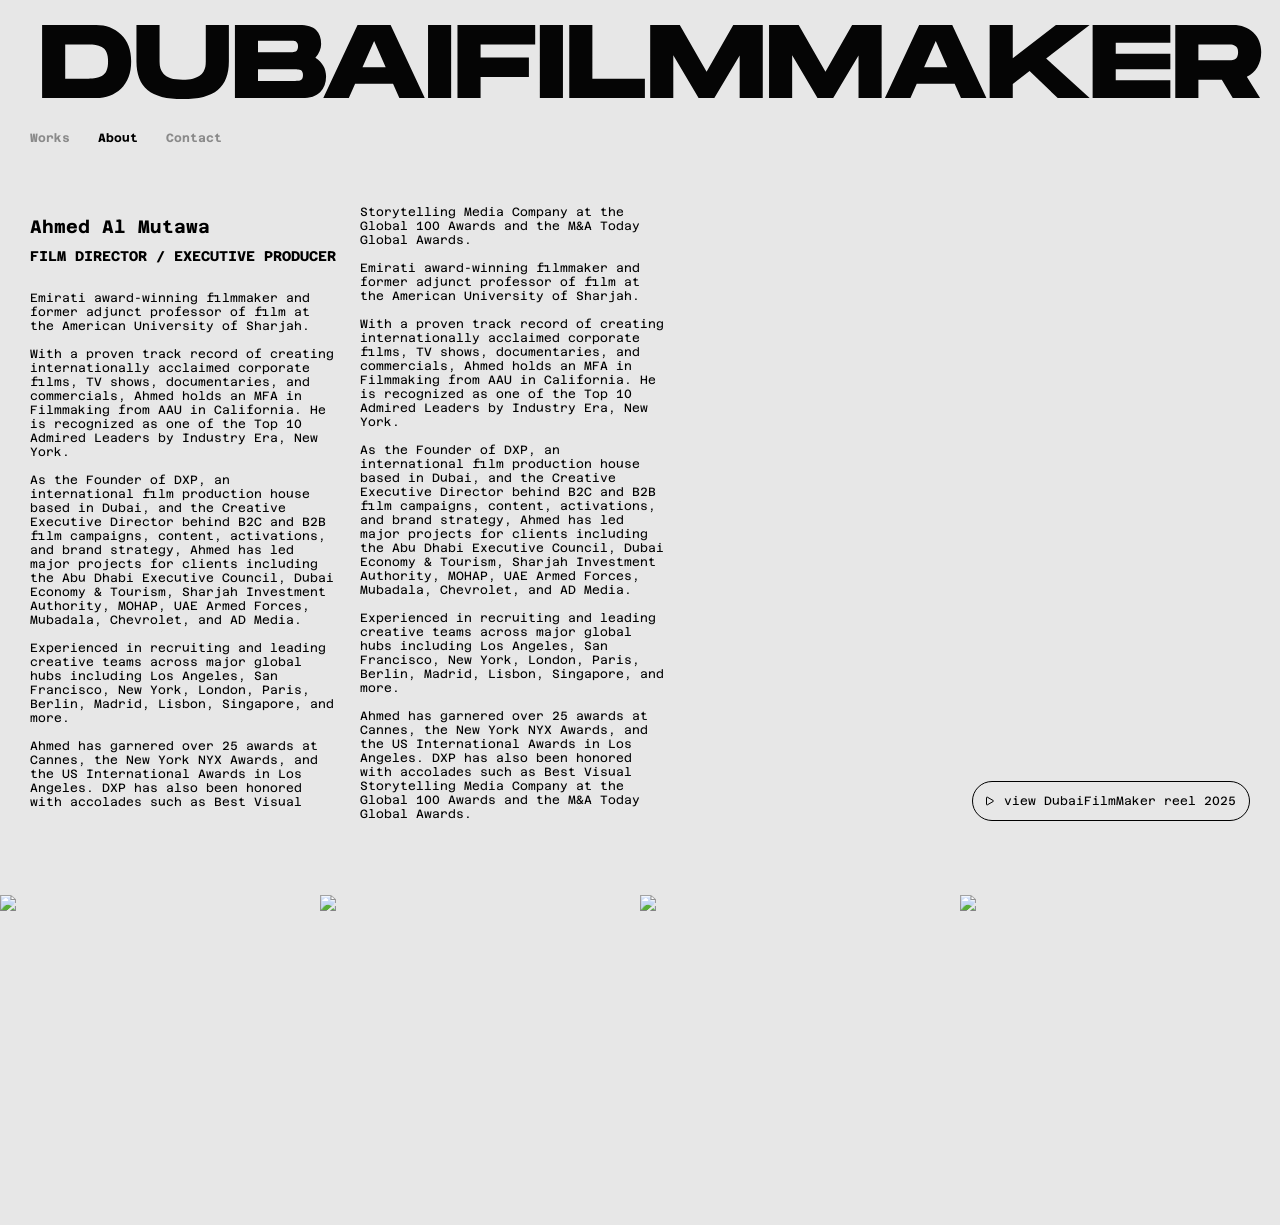
==== about.html @ 55d73d21 "update on work page with images" ====
<!DOCTYPE html>
<html lang="en">
  <meta
    http-equiv="content-type"
    content="text/html;charset=UTF-8"
  />
  <head>
    <meta charset="utf-8" />
    <meta name="viewport" content="width=device-width,initial-scale=1.0" />

    <link rel="preconnect" href="https://fonts.googleapis.com/" />
    <link rel="preconnect" href="https://fonts.gstatic.com/" crossorigin />
    <link
      href="https://fonts.googleapis.com/css2?family=Azeret+Mono&amp;display=swap"
      rel="stylesheet"
    />
    <link
      href="https://fonts.googleapis.com/css2?family=Azeret+Mono:wght@700&amp;display=swap"
      rel="stylesheet"
    />

    <link
      rel="apple-touch-icon"
      sizes="180x180"
      href="assets/favicons/apple-touch-icon.png"
    />
    <link
      rel="icon"
      type="image/png"
      sizes="32x32"
      href="assets/favicons/favicon-32x32.png%20favicon-32x32.html"
    />
    <link
      rel="icon"
      type="image/png"
      sizes="16x16"
      href="assets/favicons/favicon-16x16.png%20favicon-16x16.html"
    />
    <link rel="manifest" href="assets/favicons/site.webmanifest" />
    <link
      rel="mask-icon"
      href="assets/favicons/safari-pinned-tab.svg"
      color="#000000"
    />
    <meta name="msapplication-TileColor" content="#ffffff" />
    <meta name="theme-color" content="#ffffff" />
    <link rel="shortcut icon" type="image/x-icon" href="favicon.ico" />
    <link rel="stylesheet" href="../cdn.plyr.io/3.7.8/plyr.css" />
<link rel="stylesheet" href="3.7.8/plyr.css" />
    <link href="assets/dist/build.min.css" rel="stylesheet" />
    <link href="assets/css/templates/about.css" rel="stylesheet" />
    <link rel="canonical" href="about.html" />
    <meta property="og:locale" content="en_US" />
    <meta property="og:type" content="website" />
    <meta property="og:title" content=" About" />
    <meta property="og:site_name" content="Poster" />
    <meta property="og:url" content="about.html" />
    <meta name="twitter:title" content=" About" />
    <meta name="twitter:card" content="summary_large_image" />

    <meta
      name="description"
      content="Post-Production company based in the heart of Paris, dedicated to audiovisual production, advertisement, digital content, music video feature films & documentaries."
    />
    <meta
      property="og:description"
      content="Post-Production company based in the heart of Paris, dedicated to audiovisual production, advertisement, digital content, music video feature films & documentaries."
    />

    <title> About</title>

    <style>
      /* Header styles loaded from data/header.json - prevent FOUC */
      .header__logo {
        object-fit: contain !important;
        height: auto !important;
        opacity: 0;
        transition: opacity 0.15s ease-in;
      }
      
      .header__logo.loaded {
        opacity: 1;
      }
      
      /* Add background color behind logo on light pages */
      .header__logo {
        background-color: #e7e7e7 !important;
        padding: 8px 12px;
        border-radius: 4px;
      }
    </style>
    
    <!-- Critical header CSS - loads synchronously to prevent FOUC -->
    <script>
      (function() {
        try {
          var xhr = new XMLHttpRequest();
          var config = null;
          var activePresetFromCMS = null;
          
          // Auto-detect CMS URL based on environment
          var cmsBaseUrl = (window.location.hostname === 'localhost' || window.location.hostname === '127.0.0.1')
            ? 'http://localhost:3000/api/public'
            : 'https://dubail-film-maker-website-portfolio.vercel.app/api/public';
          
          // Try to get active preset from CMS API first
          try {
            // Add timestamp to prevent caching
            xhr.open('GET', cmsBaseUrl + '/header?t=' + Date.now(), false);
            xhr.send();
            if (xhr.status === 200) {
              var cmsData = JSON.parse(xhr.responseText);
              console.log('📡 Full CMS API response:', cmsData);
              activePresetFromCMS = cmsData.activePreset;
              console.log('✓ Active preset from CMS:', activePresetFromCMS);
            }
          } catch (e) {
            console.warn('⚠️ CMS API not available, using local config:', e);
          }
          
          // Load header.json for preset configurations
          xhr.open('GET', '/data/header.json', false);
          xhr.send();
          
          if (xhr.status === 200) {
            config = JSON.parse(xhr.responseText);
            
            // Use preset from CMS if available, otherwise use local activePreset
            var preset = activePresetFromCMS || config.activePreset || 'default';
            console.log('Using preset:', preset);
            
            var presetConfig = config.presets[preset];
            
            if (presetConfig) {
              window.__headerConfig = config;
              window.__headerPreset = presetConfig;
              window.__headerPresetName = preset;
              
              var style = document.createElement('style');
              style.id = 'header-critical-css';
              style.textContent = generateHeaderCSS(presetConfig);
              document.head.appendChild(style);
              
              if (presetConfig.logo && presetConfig.logo.src) {
                document.addEventListener('DOMContentLoaded', function() {
                  var logos = document.querySelectorAll('.header__logo');
                  logos.forEach(function(logo) {
                    // Use dark logo for light background pages (about, contact)
                   
                   console.log({jha: presetConfig.logo.srcDark});
                   
                    logo.src = presetConfig.logo.srcDark || presetConfig.logo.src;
                    if (presetConfig.logo.alt) logo.alt = presetConfig.logo.alt;
                    logo.classList.add('loaded');
                  });
                });
              }
              
              console.log('✓ Critical header CSS loaded synchronously:', preset);
            }
          }
        } catch (e) {
          console.warn('Could not load header config synchronously:', e);
        }
        
        function generateHeaderCSS(preset) {
          var css = '';
          if (preset.mobile) {
            css += '@media (max-width: 767px) {';
            css += 'html body.template-projects .app-container .header .header__nav, html body.template-homepage .app-container .header .header__nav, html body.template-about .app-container .header .header__nav, html body.template-contact .app-container .header .header__nav {display: flex !important;align-items: ' + preset.mobile.headerNav.alignItems + ' !important;padding: ' + preset.mobile.headerNav.padding + ' !important;min-height: ' + preset.mobile.headerNav.minHeight + ' !important;';
            if (preset.mobile.headerNav.flexDirection) css += 'flex-direction: ' + preset.mobile.headerNav.flexDirection + ' !important;';
            if (preset.mobile.headerNav.justifyContent) css += 'justify-content: ' + preset.mobile.headerNav.justifyContent + ' !important;';
            if (preset.mobile.headerNav.gap) css += 'gap: ' + preset.mobile.headerNav.gap + ' !important;';
            if (preset.mobile.headerNav.width) css += 'width: ' + preset.mobile.headerNav.width + ' !important;';
            css += '}';
            css += 'html body.template-projects .app-container .header .header__nav .logo-link, html body.template-homepage .app-container .header .header__nav .logo-link, html body.template-about .app-container .header .header__nav .logo-link, html body.template-contact .app-container .header .header__nav .logo-link {display: flex !important;align-items: center !important;';
            if (preset.mobile.logoLink.maxWidth) css += 'max-width: ' + preset.mobile.logoLink.maxWidth + ' !important;';
            if (preset.mobile.logoLink.flex) css += 'flex: ' + preset.mobile.logoLink.flex + ' !important;';
            if (preset.mobile.logoLink.flexShrink) css += 'flex-shrink: ' + preset.mobile.logoLink.flexShrink + ' !important;';
            if (preset.mobile.logoLink.paddingRight) css += 'padding-right: ' + preset.mobile.logoLink.paddingRight + ' !important;';
            if (preset.mobile.logoLink.width) css += 'width: ' + preset.mobile.logoLink.width + ' !important;';
            if (preset.mobile.logoLink.margin) css += 'margin: ' + preset.mobile.logoLink.margin + ' !important;';
            css += '}';
            css += 'html body.template-projects .app-container .header .header__nav .logo-link .header__logo, html body.template-homepage .app-container .header .header__nav .logo-link .header__logo, html body.template-about .app-container .header .header__nav .logo-link .header__logo, html body.template-contact .app-container .header .header__nav .logo-link .header__logo {display: block !important;max-height: ' + preset.mobile.logo.maxHeight + ' !important;max-width: ' + preset.mobile.logo.maxWidth + ' !important;width: ' + preset.mobile.logo.width + ' !important;' + (preset.mobile.logo.margin ? 'margin: ' + preset.mobile.logo.margin + ' !important;' : 'margin: 0 !important;') + '}';
            css += 'html body.template-projects .app-container .header .header__nav .btn--menu, html body.template-homepage .app-container .header .header__nav .btn--menu, html body.template-about .app-container .header .header__nav .btn--menu, html body.template-contact .app-container .header .header__nav .btn--menu {flex-shrink: 0 !important;margin: 0 !important;}';
            css += '}';
          }
          if (preset.desktop) {
            css += '@media (min-width: 768px) {';
            if (preset.desktop.headerNav) {
              css += 'html body.template-projects .app-container .header .header__nav, html body.template-homepage .app-container .header .header__nav, html body.template-about .app-container .header .header__nav, html body.template-contact .app-container .header .header__nav {display: flex !important;';
              if (preset.desktop.headerNav.flexDirection) css += 'flex-direction: ' + preset.desktop.headerNav.flexDirection + ' !important;';
              if (preset.desktop.headerNav.justifyContent) css += 'justify-content: ' + preset.desktop.headerNav.justifyContent + ' !important;';
              if (preset.desktop.headerNav.gap) css += 'gap: ' + preset.desktop.headerNav.gap + ' !important;';
              if (preset.desktop.headerNav.alignItems) css += 'align-items: ' + preset.desktop.headerNav.alignItems + ' !important;';
              if (preset.desktop.headerNav.width) css += 'width: ' + preset.desktop.headerNav.width + ' !important;';
              if (preset.desktop.headerNav.minHeight) css += 'min-height: ' + preset.desktop.headerNav.minHeight + ' !important;';
              css += '}';
            }
            if (preset.desktop.logoLink) {
              css += 'html body.template-projects .app-container .header .header__nav .logo-link, html body.template-homepage .app-container .header .header__nav .logo-link, html body.template-about .app-container .header .header__nav .logo-link, html body.template-contact .app-container .header .header__nav .logo-link {';
              if (preset.desktop.logoLink.width) css += 'width: ' + preset.desktop.logoLink.width + ' !important;';
              if (preset.desktop.logoLink.flexShrink) css += 'flex-shrink: ' + preset.desktop.logoLink.flexShrink + ' !important;';
              if (preset.desktop.logoLink.margin) css += 'margin: ' + preset.desktop.logoLink.margin + ' !important;';
              css += '}';
            }
            css += 'html body.template-projects .app-container .header .header__nav .logo-link .header__logo, html body.template-homepage .app-container .header .header__nav .logo-link .header__logo, html body.template-about .app-container .header .header__nav .logo-link .header__logo, html body.template-contact .app-container .header .header__nav .logo-link .header__logo {display: block !important;max-height: ' + preset.desktop.logo.maxHeight + ' !important;width: ' + preset.desktop.logo.width + ' !important;' + (preset.desktop.logo.margin ? 'margin: ' + preset.desktop.logo.margin + ' !important;' : '') + '}';
            css += '}';
          }
          if (preset.extraLarge) {
            css += '@media (min-width: 1200px) {html body.template-projects .app-container .header .header__nav .logo-link .header__logo, html body.template-homepage .app-container .header .header__nav .logo-link .header__logo, html body.template-about .app-container .header .header__nav .logo-link .header__logo, html body.template-contact .app-container .header .header__nav .logo-link .header__logo {max-height: ' + preset.extraLarge.logo.maxHeight + ' !important;}}';
          }
          return css;
        }
      })();
    </script>
  </head>
  <body class="template-about">
    <main class="main">
      <div class="app-container body-light">
        <div class="app-container-inner">
          <header class="header">
            <div class="header__nav">
              <a href="index" data-navigo class="logo-link">
                <img
                  class="header__logo"
                  src="assets/img/logo/dubaifilmmaker-original-dark.svg"
                  alt="Poster"
                />
              </a>
              <a href="#main_menu" class="btn btn--menu">
                <span>menu.</span>
              </a>
            </div>

            <div class="header__navigations-wrapper">
              <nav id="main_menu" class="header__subnav">
                <ul>
                  <li data-slug="homepage">
                    <a data-navigo data-slug="homepage" href="#"> Homepage </a>
                  </li>
                  <li data-slug="works">
                    <a data-navigo data-slug="works" href="/works"> Works </a>
                  </li>
                  <li data-slug="about">
                    <a
                      data-navigo
                      data-slug="about"
                      aria-current="page"
                      href="/about"
                    >
                      About
                    </a>
                  </li>
                  <li data-slug="contact">
                    <a data-navigo data-slug="contact" href="/contact">
                      Contact
                    </a>
                  </li>
                </ul>
              </nav>
            </div>
          </header>
          <div class="page-inner-content">
            <h1 class="hidden">About</h1>

            <div class="about-inner-wrapper">
              <div class="content-wrapper">
                <div class="box box--about">
                  <!-- Content will be loaded from JSON -->
                  Loading about content...
                </div>
                <button class="player-link js-open-popin-video">
                  <svg
                    width="8"
                    height="10"
                    viewBox="0 0 8 10"
                    fill="none"
                    xmlns="http://www.w3.org/2000/svg"
                  >
                    <path
                      d="M7.25 4.56699C7.58333 4.75944 7.58333 5.24056 7.25 5.43301L1.25 8.89711C0.916667 9.08956 0.500001 8.849 0.500001 8.4641L0.500001 1.5359C0.500001 1.151 0.916668 0.910436 1.25 1.10289L7.25 4.56699Z"
                      stroke="currentColor"
                    />
                  </svg>
                  Loading...
                </button>
              </div>


              <div style="margin-top: 30px;"></div>
              <ul class="list list--about-images">
                <!-- Images will be loaded dynamically from about.json -->
              </ul>
            </div>

            <div
              class="popin popin-video js-popin-video"
              popin-name="video"
              lock-scroll
            >
              <div class="video-infos">
                <h2>Poster reel 2025</h2>
              </div>
              <button class="lnk lnk--through popin-close js-close-popin-video">
                close
              </button>
              <div
                class="box--video__wrapper video-wrapper js-player fit-cover"
              >
                <video
                  src="https://video.wixstatic.com/video/8c2c22_13c6aa4d9ebb4e6d9e591dcaaa7cb89e/720p/mp4/file.mp4"
                  playsinline
                ></video>
              </div>
            </div>
          </div>
        </div>
      </div>
    </main>

    <!--  -->

    <script src="assets/dist/build.min.js"></script>
    <script src="assets/js/data-loader.js"></script>
    <script src="assets/js/page-renderer.js"></script>
    <script src="assets/js/app-init.js"></script>
    <script src="assets/js/site-config.js"></script>
    
    <!-- Cloudflare Web Analytics -->
    <script defer src="https://static.cloudflareinsights.com/beacon.min.js" data-cf-beacon='{"token": "624e41bf9bf046a88fa109aebee0d778"}'></script>
  </body>
---- assets/dist/build.min.css ----
:root{--promo-banner-height:40px;--promo-banner-mobile-height:64px;--bg-color:#000;--bg-light-color:#e7e7e7;--light-color:#fff}@font-face{font-display:swap;font-family:Monument Extended Bold;font-style:normal;font-weight:700;src:url(../fonts/monument-extended-bold.eot);src:url(../fonts/monument-extended-bold-1.eot) format("embedded-opentype"),url(../fonts/monument-extended-bold.woff) format("woff"),url(../fonts/monument-extended-bold.woff2) format("woff2"),url(../fonts/monument-extended-bold.ttf) format("truetype"),url("../fonts/monument-extended-bold.svg") format("svg")}.box--video__credits dd,.monument-bold{font-family:Monument Extended Bold,sans-serif,system-ui;font-style:normal;font-weight:700}.azeret-mono,body{font-family:Azeret Mono,sans-serif,system-ui;font-optical-sizing:auto;font-style:normal;font-weight:400}.azeret-mono-bold,.btn--menu,.header__subnav li{font-family:Azeret Mono,sans-serif,system-ui;font-optical-sizing:auto;font-style:normal;font-weight:700}html{line-height:1.15;-webkit-text-size-adjust:100%}body{margin:0}main{display:block}h1{font-size:2em;margin:.67em 0}hr{box-sizing:content-box;height:0;overflow:visible}pre{font-family:monospace,monospace;font-size:1em}a{background-color:transparent}abbr[title]{border-bottom:none;text-decoration:underline;text-decoration:underline dotted}b,strong{font-weight:bolder}code,kbd,samp{font-family:monospace,monospace;font-size:1em}small{font-size:80%}sub,sup{font-size:75%;line-height:0;position:relative;vertical-align:baseline}sub{bottom:-.25em}sup{top:-.5em}img{border-style:none}button,input,optgroup,select,textarea{font-family:inherit;font-size:100%;line-height:1.15;margin:0}button,input{overflow:visible}button,select{text-transform:none}[type=button],[type=reset],[type=submit],button{-webkit-appearance:button}[type=button]::-moz-focus-inner,[type=reset]::-moz-focus-inner,[type=submit]::-moz-focus-inner,button::-moz-focus-inner{border-style:none;padding:0}[type=button]:-moz-focusring,[type=reset]:-moz-focusring,[type=submit]:-moz-focusring,button:-moz-focusring{outline:1px dotted ButtonText}fieldset{padding:.35em .75em .625em}legend{box-sizing:border-box;color:inherit;display:table;max-width:100%;padding:0;white-space:normal}progress{vertical-align:baseline}textarea{overflow:auto}[type=checkbox],[type=radio]{box-sizing:border-box;padding:0}[type=number]::-webkit-inner-spin-button,[type=number]::-webkit-outer-spin-button{height:auto}[type=search]{-webkit-appearance:textfield;outline-offset:-2px}[type=search]::-webkit-search-decoration{-webkit-appearance:none}::-webkit-file-upload-button{-webkit-appearance:button;font:inherit}details{display:block}summary{display:list-item}[hidden],template{display:none}:root{--rem:16px;--ivh:100vh;--vw:100vw;--main-bezier:cubic-bezier(0.63,0.01,0,0.83);--quad-ease-out:cubic-bezier(0.25,0.46,0.45,0.94);--quad-ease-in-out:cubic-bezier(0.455,0.03,0.515,0.955)}body{font-size:12px;line-height:14px;-webkit-font-smoothing:antialiased;-moz-osx-font-smoothing:grayscale;background:var(--bg-color);overscroll-behavior:none}.scrolling-element.no-scroll{overflow:hidden}.app-container{background-color:var(--bg-color);opacity:0;width:100%}.app-container.body-light{background-color:var(--bg-light-color)}.app-container-inner{min-height:var(--ivh);width:100%}.app-container+.app-container{overflow:hidden;position:absolute;top:0;z-index:10}.hidden{height:0;margin:0;opacity:0;padding:0;visibility:hidden;width:0}p{margin:14px 0 0}.list{list-style-type:none;margin:0;padding:0}.pic{display:block}.lnk{background:none;border:none;color:inherit;cursor:pointer;text-decoration:none}.lnk--through{position:relative}.lnk--through:before{background-color:var(--bg-color);content:"";height:1px;left:auto;position:absolute;right:0;top:50%;transition:width .3s cubic-bezier(.63,.01,0,.83);width:0}@media(hover:hover){.lnk--through:active:before,.lnk--through:hover:before{left:0;right:auto;width:100%}}.lazy-media{opacity:0;transition:opacity .6s ease}.lazy-media.loaded{opacity:1}.bloc-intro{backdrop-filter:blur(24px);background:var(--bg-color);height:var(--ivh);left:0;overflow:hidden;position:absolute;top:0;transition:background 3s var(--main-bezier),backdrop-filter 1s var(--main-bezier);width:100vw;z-index:99}.bloc-intro.lottie-started{background:transparent}.bloc-intro.lottie-ended{backdrop-filter:blur(0)}.intro-ended .bloc-intro{opacity:0;pointer-events:none}.intro-anim-surwrapper{height:100%;position:absolute;transition:transform .8s var(--main-bezier);width:100%}.bloc-intro.lottie-ended .intro-anim-surwrapper{transform:translateY(calc(var(--ivh)/2*-1 + var(--logo-h)/2 + 20px))}@media(min-width:768px){.bloc-intro.lottie-ended .intro-anim-surwrapper{transform:translateY(calc(var(--ivh)/2*-1 + var(--logo-h)/2 + 17px))}}.intro-ended .intro-anim-surwrapper .intro-anim-surwrapper{transition:none}.intro-anim-wrapper{height:100vw;left:70px;position:absolute;top:50%;transform:translateY(-50%);transition:left .8s var(--main-bezier);width:calc(100% - 140px)}.bloc-intro.lottie-ended .intro-anim-wrapper{left:20px}@media(min-width:768px){.intro-anim-wrapper{left:30px!important;width:calc(100% - 60px)}}.intro-anim{height:100%;left:0;opacity:0;pointer-events:none;position:absolute;top:0;transform:scale(1.24);transition:transform .5s var(--quad-ease-out),opacity .3s var(--quad-ease-out);width:100%}.intro-anim.is-visible{opacity:1;transform:scale(1.442)}.intro-timeline{--scale-x:0;bottom:0;height:3px;position:absolute;transition:opacity .3s var(--main-bezier);transition-delay:.6s;width:100%}.bloc-intro.lottie-started .intro-timeline{opacity:0}.intro-timeline .inner{background-color:var(--light-color);height:3px;position:absolute;transform:scaleX(var(--scale-x));transform-origin:left;transition:transform .6s var(--main-bezier);width:100%}:root{--plyr-color-main:#fff;--plyr-font-size-base:10px;--plyr-font-size-small:10px;--plyr-font-size-large:10px;--plyr-font-size-xlarge:10px;--plyr-font-size-badge:10px;--plyr-font-weight-bold:400;--plyr-line-height:12px;--plyr-font-family:"Azeret Mono";--plyr-range-thumb-shadow:none;--plyr-range-thumb-active-shadow-width:0;--plyr-range-track-height:1px;--plyr-font-smoothing:true;--plyr-video-control-background-hover:none;--plyr-video-controls-background:transparent}.video-wrapper{align-items:center;display:flex;height:100%;justify-content:center;overflow:hidden;position:relative;width:100%}@media(min-width:768px){.video-wrapper.fit-cover .plyr--video{height:100%}.video-wrapper.fit-cover .plyr--video video{object-fit:cover}}.video-wrapper input[type=range]{cursor:grab}.plyr--video{max-height:100%;width:100%}.plyr--video .plyr__controls{margin:0 auto;max-width:1028px}.plyr--video video{object-fit:contain}.plyr__progress__buffer{background:hsla(0,0%,100%,.4)}.plyr__control svg,.plyr__tooltip:before{display:none}.plyr__sr-only{position:static!important;clip:unset}@keyframes scale-in{0%{opacity:0;transform:scale(0)}to{opacity:1;transform:scale(1)}}@keyframes scale-out{0%{opacity:1;transform:scale(1)}to{opacity:0;transform:scale(0)}}.btn--menu{background-color:rgba(0,0,0,.5);border-radius:20px;box-sizing:border-box;clip-path:inset(0 round 0);color:var(--light-color);padding:10px 16px;position:absolute;right:0;text-decoration:none;transition:all .3s var(--main-bezier),opacity .6s var(--main-bezier)}.template-homepage.lottie-started .btn--menu{opacity:0;pointer-events:none}.intro-ended .template-homepage.lottie-started .btn--menu{opacity:1;pointer-events:auto}.btn--menu:before{background-color:var(--bg-color);border-radius:50%;color:var(--light-color);content:"x";display:block;height:34px;line-height:34px;position:absolute;right:0;text-align:center;top:0;transform:scale(0);transition:all .4s cubic-bezier(.63,.01,0,.83);width:34px}@media(hover:hover){.btn--menu:active,.btn--menu:hover{background-color:var(--bg-color);color:var(--light-color)}}@media(min-width:768px){.btn--menu{display:none}}.btn--menu span{transition:opacity .3s cubic-bezier(.63,.01,0,.83)}.header{left:0;margin:20px 20px 0;pointer-events:none;position:absolute;right:0;top:0;z-index:3}@media(min-width:768px){.header{left:auto;margin:0 30px;padding-top:17px;position:relative;position:sticky;right:auto;top:auto;top:calc((var(--logo-h) + 17px)*-1)}}.header__logo{display:block;width:100%}.template-homepage.lottie-started .header__logo{opacity:0}.intro-ended .header__logo{opacity:1!important}@media(min-width:768px){.header__logo{width:calc(100vw - 60px)}}.header__nav{align-items:flex-end;display:flex;flex-direction:row;gap:24px;pointer-events:auto}.header__nav .logo-link{width:calc(100% - 100px)}@media(min-width:768px){.header__nav .logo-link{width:100%}}.header__navigations-wrapper{display:flex;justify-content:space-between}.header__subnav{display:none;font-size:0;margin-top:0;position:absolute;right:0;text-align:right;z-index:9}@media(min-width:768px){.header__subnav{display:block;margin-top:20px;position:static;text-align:left}.template-homepage .header__subnav{opacity:0;pointer-events:none;transition:opacity .3s var(--main-bezier);transition-delay:.2s}.intro-ended .header__subnav{opacity:1}}.header__subnav ul{margin:0;padding:0}.header__subnav li{display:block;font-size:12px;list-style-type:none}@media(min-width:768px){.header__subnav li{display:inline-block;margin-right:28px;vertical-align:middle}.header__subnav li[data-slug=homepage]{display:none}}.header__subnav li:last-child{margin-right:0}.header__subnav li a{background-color:rgba(0,0,0,.5);border-radius:20px;color:var(--light-color);display:inline-block;margin-top:3px;opacity:1;padding:10px 16px;pointer-events:auto;text-decoration:none;transition:all .4s cubic-bezier(.63,.01,0,.83)}@media(min-width:768px){.header__subnav li a{animation:none!important;background-color:transparent!important;border-radius:0;color:var(--light-color);opacity:.4!important;padding:0;transform:none!important}.header__subnav li a[aria-current=page],header.on-works-section .header__subnav li a[data-slug=works],header:not(.on-works-section) .header__subnav li a.force-active{opacity:1!important}}@media(hover:hover){.header__subnav li a:active,.header__subnav li a:focus,.header__subnav li a:hover{background-color:var(--bg-color)}}@media(hover:hover)and (min-width:768px){.header__subnav li a:active,.header__subnav li a:focus,.header__subnav li a:hover{background-color:none;opacity:.7!important}}@media(min-width:768px){.app-container.body-light .header__subnav li a{color:var(--bg-color)}}.header--open .header__subnav{display:block}.header--open .header__subnav li a{animation:scale-in .4s cubic-bezier(.175,.885,.22,1.075) 0ms 1 normal forwards;opacity:0;transform:scale(0)}.header--open .header__subnav li:nth-child(2) a{animation-delay:60ms}.header--open .header__subnav li:nth-child(3) a{animation-delay:.12s}.header--open .header__subnav li:nth-child(4) a{animation-delay:.18s}.header--open .btn--menu{background-color:var(--bg-color);clip-path:inset(0 0 0 calc(100% - 34px) round 20px)}.header--open .btn--menu:before{transform:scale(1)}.header--open .btn--menu span{opacity:0}.header--closing .header__subnav{display:block}.header--closing .header__subnav li a{animation:scale-out .4s cubic-bezier(.175,.885,.22,1.075) 0ms 1 normal forwards}.header--closing .header__subnav li:first-child a{animation-delay:.18s}.header--closing .header__subnav li:nth-child(2) a{animation-delay:.12s}.header--closing .header__subnav li:nth-child(3) a{animation-delay:60ms}.main-logo{left:50%;position:absolute;top:50%;transform:translate3d(-50%,-50%,0);width:80vw}@media(min-width:768px){.homepage-inner-wrapper{margin-top:calc(var(--header-h)*-1)}}.box--home{background-color:var(--bg-color);height:var(--ivh);overflow:hidden;position:relative}@media(min-width:768px){.box--home{height:var(--ivh);position:relative}}.box--home__wrapper{height:100%;position:absolute;top:50%;transform:translateY(-50%);width:100%}.box--home__wrapper .js-main-video{height:100%;justify-content:center;left:0;object-fit:cover;opacity:0;position:absolute;top:0;transition:opacity .3s var(--main-bezier);width:100%}.box--home__wrapper .js-main-video.visible{opacity:1}.box--home__info{bottom:20px;left:20px;max-width:calc(100% - 180px);opacity:0;pointer-events:none;position:absolute;transition:opacity .6s var(--main-bezier);transition-delay:.2s;z-index:2}@media(min-width:768px){.box--home__info{align-items:center;display:flex;flex-direction:column;margin:0 auto;max-width:1200px;right:20px;transform:translateY(20px);transition:opacity .6s var(--main-bezier),transform .6s var(--main-bezier);transition-delay:.2s;width:fit-content}}.intro-ended .box--home__info{opacity:1;pointer-events:auto;transform:none}.box--home__info__counter{color:var(--light-color);margin-bottom:10px}.box--home__info__counter>span{font-weight:700}@media(min-width:768px){.box--home__info__counter{display:none}}.box--home__timeline{background-color:hsla(0,0%,100%,.1);height:1px;margin-top:10px;position:relative;width:90px}.box--home__timeline>span{background-color:var(--light-color);display:block;height:1px;left:0;opacity:0;position:absolute;top:0;width:0}.box--home__timeline>span.is-animated{opacity:1;transition:width .6s var(--quad-ease-out)}@media(min-width:768px){.box--home__timeline{margin-top:0;width:100%}}.box--home__link{cursor:none;display:block;height:100%}.box--home__buttons-mobile{align-items:flex-end;bottom:20px;display:flex;flex-direction:column;gap:5px;opacity:0;pointer-events:none;position:absolute;right:20px;transition:opacity .6s var(--main-bezier);transition-delay:.2s;z-index:2}.intro-ended .box--home__buttons-mobile{opacity:1;pointer-events:auto}.box--home__buttons-mobile .mobile-link{border:1px solid var(--light-color);border-radius:20px;color:var(--light-color);display:inline-block;padding:11px 14px;text-decoration:none;transition:background .3s var(--main-bezier),color .3s var(--main-bezier)}@media(hover:hover){.box--home__buttons-mobile .mobile-link:active,.box--home__buttons-mobile .mobile-link:hover{background-color:var(--light-color);color:var(--bg-color)}}@media(min-width:768px){.box--home__buttons-mobile{display:none}}.box--home .arrows{display:flex;gap:2px}.box--home .arrows .arrow-next,.box--home .arrows .arrow-prev{align-items:center;background:none;border:1px solid var(--light-color);border-radius:50%;color:var(--light-color);cursor:pointer;display:flex;height:38px;justify-content:center;transition:background .3s var(--main-bezier),color .3s var(--main-bezier);width:38px}@media(hover:hover){.box--home .arrows .arrow-next:active,.box--home .arrows .arrow-next:hover,.box--home .arrows .arrow-prev:active,.box--home .arrows .arrow-prev:hover{background-color:var(--light-color);color:var(--bg-color)}}.list--home{position:relative}@media(min-width:768px){.list--home{display:flex;flex-direction:row;justify-content:center}}.list--home>li{display:none;position:relative;user-select:none}.list--home>li:first-of-type a{padding-left:0}.list--home>li:last-of-type a{padding-right:0}@media(min-width:768px){.list--home>li{display:inline-flex!important}.list--home>li a{box-sizing:border-box;max-width:240px;opacity:.5;padding:20px 40px;pointer-events:auto;transition:opacity .3s cubic-bezier(.63,.01,0,.83)}}@media(min-width:768px)and (hover:hover){.list--home>li a:active,.list--home>li a:hover{opacity:1}.list--home>li a:active .small-video.is-ready,.list--home>li a:hover .small-video.is-ready{opacity:1;visibility:visible}}.list--home>li.is-active{display:block;font-weight:700}.list--home>li.is-active a{opacity:1!important}.list--home>li.is-active .small-video{display:none}.list--home>li a{color:var(--light-color);text-decoration:none}.list--home>li h2{font-size:12px;font-weight:inherit;margin:0}.list--home>li p{margin:0}.list--home>li .small-video{height:80px;left:0;opacity:0;position:absolute;top:-90px;visibility:hidden;width:auto}.about-inner-wrapper{box-sizing:border-box;display:flex;flex-direction:column;gap:31px;justify-content:flex-end;min-height:calc(var(--ivh) - var(--header-h));min-height:var(--ivh);padding-top:calc(var(--header-h) + 70px);transition:opacity .6s var(--main-bezier)}@media(min-width:768px){.about-inner-wrapper{gap:22px;min-height:calc(var(--ivh) - var(--header-h));padding-top:60px}}html:not(.has-header-h) .about-inner-wrapper{opacity:0}.about-inner-wrapper .content-wrapper{box-sizing:border-box;display:flex;flex-direction:column;gap:28px;margin:0 auto;max-width:640px;width:calc(100% - 140px)}@media(min-width:768px){.about-inner-wrapper .content-wrapper{align-items:flex-end;flex-direction:row;justify-content:space-between;max-width:none;padding:0 30px;width:100%}}.about-inner-wrapper .box--about{left:0;right:0}@media(min-width:768px){.about-inner-wrapper .box--about{column-count:2;column-gap:20px;margin-left:0;max-width:640px}}.about-inner-wrapper .box--about p:first-child{margin-top:0}.about-inner-wrapper .player-link{align-items:center;background:none;border:1px solid var(--bg-color);border-radius:20px;color:var(--bg-color);cursor:pointer;display:inline-block;display:flex;gap:10px;line-height:1;padding:13px;text-decoration:none;transition:background .3s var(--quad-ease-out),color .3s var(--quad-ease-out);width:max-content}@media(hover:hover){.about-inner-wrapper .player-link:active,.about-inner-wrapper .player-link:hover{background-color:var(--bg-color);color:var(--light-color)}}.about-inner-wrapper .list--about-images{bottom:0;font-size:0;height:330px;left:0;overflow-x:scroll;right:0;white-space:nowrap;width:100%;-overflow-scrolling:touch}.about-inner-wrapper .list--about-images>li{display:inline-block;height:100%;vertical-align:middle}@media(min-width:768px){.about-inner-wrapper .list--about-images>li:first-child:nth-last-child(2),.about-inner-wrapper .list--about-images>li:first-child:nth-last-child(2)~li{width:50%}.about-inner-wrapper .list--about-images>li:first-child:nth-last-child(3),.about-inner-wrapper .list--about-images>li:first-child:nth-last-child(3)~li{width:33.3333%}.about-inner-wrapper .list--about-images>li:first-child:nth-last-child(4),.about-inner-wrapper .list--about-images>li:first-child:nth-last-child(4)~li{width:25%}}.about-inner-wrapper .list--about-images .pic{height:100%;object-fit:cover;width:100%}.contact-inner-wrapper{box-sizing:border-box;display:flex;flex-direction:column;justify-content:space-between;min-height:var(--ivh);padding:calc(var(--header-h) + 50px) 20px 20px;transition:opacity .6s var(--main-bezier)}@media(min-width:768px){.contact-inner-wrapper{align-items:flex-end;flex-direction:row;justify-content:space-between;min-height:calc(var(--ivh) - var(--header-h));padding:40px 30px}}html:not(.has-header-h) .contact-inner-wrapper{opacity:0}.contact-inner-wrapper .box--staff .lnk{text-transform:uppercase}.contact-inner-wrapper .box--staff h2{font-size:12px;font-weight:400;left:0;line-height:14px;margin:0;max-width:80px;top:0}.contact-inner-wrapper .box--address{text-align:right}.contact-inner-wrapper .box--address .lnk{text-transform:uppercase}.contact-inner-wrapper .list--staff>li{display:flex;margin-top:20px;position:relative}.contact-inner-wrapper .list--staff>li:first-child{margin-top:0}.contact-inner-wrapper .list--members{padding:0 0 0 14px;text-transform:uppercase}.contact-inner-wrapper .list--members>li{margin-top:10px}.contact-inner-wrapper .list--members>li:first-child{margin-top:0}.bloc-projects-listing{opacity:0;transition:opacity .6s var(--main-bezier)}@media(min-width:768px){.bloc-projects-listing{padding-top:10px}}.bloc-projects-listing.ready{opacity:1}.template-homepage .homepage-inner-wrapper .bloc-projects-listing{display:none;padding-top:0}.intro-ended .bloc-projects-listing{display:block!important}.list--cat{bottom:0;font-size:0;left:20px;position:fixed;right:20px;text-align:center;transition:opacity .3s var(--main-bezier);z-index:8}.template-homepage header:not(.on-works-section) .list--cat{opacity:0;pointer-events:none}.template-homepage header:not(.on-works-section) .list--cat>li a{pointer-events:none}@media(min-width:768px){.list--cat{left:auto;margin-top:22px;position:relative;right:auto;text-align:right}}.list--cat>li{display:inline-block;margin:0 4px 8px;vertical-align:middle}@media(min-width:768px){.list--cat>li{margin:0 0 0 28px}}.list--cat>li a{background-color:var(--bg-color);border-radius:20px;color:hsla(0,0%,100%,.4);display:block;font-size:12px;padding:12px 10px;pointer-events:auto;text-decoration:none;transition:color .3s cubic-bezier(.63,.01,0,.83)}@media(min-width:768px){.list--cat>li a{background:none;border-radius:0;font-weight:700;padding:0}}@media(hover:hover){.list--cat>li a:active,.list--cat>li a:hover{color:var(--light-color)}}.list--cat>li a.is-active{color:var(--light-color);text-decoration:underline}@media(min-width:768px){.list--works{font-size:0;margin:0 auto;padding:5px 0;width:calc(100% - 10px)}.box--home+.bloc-projects-listing .list--works{padding-top:5px}}.box--work{background-color:hsla(0,0%,100%,.1);position:relative}@media(min-width:768px){.box--work{display:inline-block;margin:5px;vertical-align:middle;width:calc(50% - 10px)}.box--work--full{width:calc(100% - 10px)}}.box--work.hidden{display:none}.box--work__link{cursor:none}.box--work .cursor-text-animated h2{line-height:14px}.box--work .cursor-text-animated h2,.box--work .cursor-text-animated p{font-size:12px;font-weight:400;margin:0}.box--work__info{color:var(--light-color);font-size:12px;left:22px;position:absolute;top:50%;z-index:2}@media(min-width:768px){.box--work__info{display:none}}.box--work__info:before{background:url(../img/cursor.svg) no-repeat 50%;content:"";height:14px;left:-12px;position:absolute;top:-6px;width:15px}.box--work__info h2{font-size:12px;font-weight:400;line-height:14px;margin:0}.box--work__info p{margin:0}.box--work__video{height:0;padding-bottom:56.25%}.box--work__video .js-video,.box--work__video .plyr--video,.box--work__video .video-img-poster{height:100%;left:0;position:absolute;right:0;top:0;width:100%}.box--work__video .js-video{object-fit:cover;opacity:0;transition:opacity .6s ease}.box--work__video .video-img-poster{pointer-events:none}.box--work__video.show-video .js-video.loaded{opacity:1;transition:opacity .3s ease}@media(hover:hover)and (min-width:768px){.box--work a:active .box--work__info,.box--work a:hover .box--work__info{opacity:1;transform:none}}.box--video{background-color:var(--bg-color);bottom:0;left:0;opacity:0;position:fixed;right:0;top:0;transition:opacity .6s var(--main-bezier);z-index:10}.plr-ready .box--video{opacity:1}.box--video__info{color:var(--light-color);font-size:10px;font-weight:700;left:20px;line-height:12px;position:absolute;top:20px;z-index:2}@media(min-width:768px){.box--video__info{left:25px;top:30px}}.box--video__info h1{font-size:10px;line-height:12px;margin:0}.box--video__info p{margin:0}.box--video__info .lnk--credits{display:inline-block;font-weight:400;margin-top:10px;text-decoration:underline}.box--video__credits{opacity:0;transform:translate(-4px,-2px);transition:all .4s cubic-bezier(.63,.01,0,.83);visibility:hidden}.box--video__credits.is-open{opacity:1;transform:none;visibility:visible}.box--video__credits dl{display:grid;grid-template-columns:max-content auto}.box--video__credits dt{font-weight:400;grid-column-start:1;margin-top:4px}.box--video__credits dd{grid-column-start:2;margin-left:20px;margin-top:4px;text-transform:uppercase}.box--video__close{color:var(--light-color);font-size:10px;line-height:12px;position:absolute;right:20px;text-decoration:none;top:15px;z-index:2}@media(min-width:768px){.box--video__close{right:25px;top:30px}}.box--video__close.lnk--through:before{background-color:var(--light-color)}.popin{background-color:var(--bg-color);color:var(--light-color);height:var(--ivh);left:0;opacity:0;pointer-events:none;position:fixed;top:0;transition:opacity .3s var(--quad-ease-out);width:var(--vw);z-index:10}.popin.opened{opacity:1;pointer-events:auto}.popin .lnk--through{line-height:1}.popin .lnk--through:before{background-color:var(--light-color)}.popin-video .video-infos{color:var(--light-color);font-size:10px;font-weight:700;left:20px;line-height:12px;position:absolute;top:20px;z-index:2}@media(min-width:768px){.popin-video .video-infos{left:25px;top:30px}}.popin-video .video-infos h2{font-size:10px;line-height:12px;margin:0}.popin-video .popin-close{color:var(--light-color);font-size:10px;line-height:12px;position:absolute;right:20px;text-decoration:none;top:15px;z-index:2}@media(min-width:768px){.popin-video .popin-close{right:25px;top:30px}}.cursor-player-animated,.cursor-text-animated{display:none;height:100%;left:0;opacity:0;pointer-events:none;position:absolute;top:0;transition:opacity .3s var(--quad-ease-out);width:100%}@media(min-width:768px){.cursor-player-animated,.cursor-text-animated{display:block}}.cursor-player-animated.visible,.cursor-text-animated.visible{opacity:1}.cursor-player-animated .mooving-elements,.cursor-text-animated .mooving-elements{color:var(--light-color);font-size:10px;font-weight:700;position:absolute;transform:translate(var(--x),var(--y))}.cursor-player-animated .mooving-elements.shift,.cursor-text-animated .mooving-elements.shift{left:12px;top:4px}.cursor-player-animated .mooving-elements.is-player,.cursor-text-animated .mooving-elements.is-player{left:0;top:0}.cursor-player-animated .mooving-elements *,.cursor-text-animated .mooving-elements *{margin:0}.cursor-player-animated .players-wrapper,.cursor-text-animated .players-wrapper{aspect-ratio:16/9;position:absolute;width:200px}.cursor-player-animated .players-wrapper .js-video,.cursor-text-animated .players-wrapper .js-video{height:100%;left:0;object-fit:cover;opacity:0;position:absolute;top:0;transition:opacity .3s var(--main-bezier);width:100%}.cursor-player-animated .players-wrapper .js-video.active,.cursor-text-animated .players-wrapper .js-video.active{opacity:1}.cursor-text-animated{overflow:hidden}.error-page-title{bottom:30px;box-sizing:border-box;color:var(--light-color);font-size:30px;line-height:normal;padding:0 30px;position:absolute;text-align:center;width:100%}
---- assets/css/templates/about.css ----
.contact {
  padding: 3rem;
  border: 2px solid #000;
}
.contact .h1 {
  margin-bottom: 1.5rem;
}
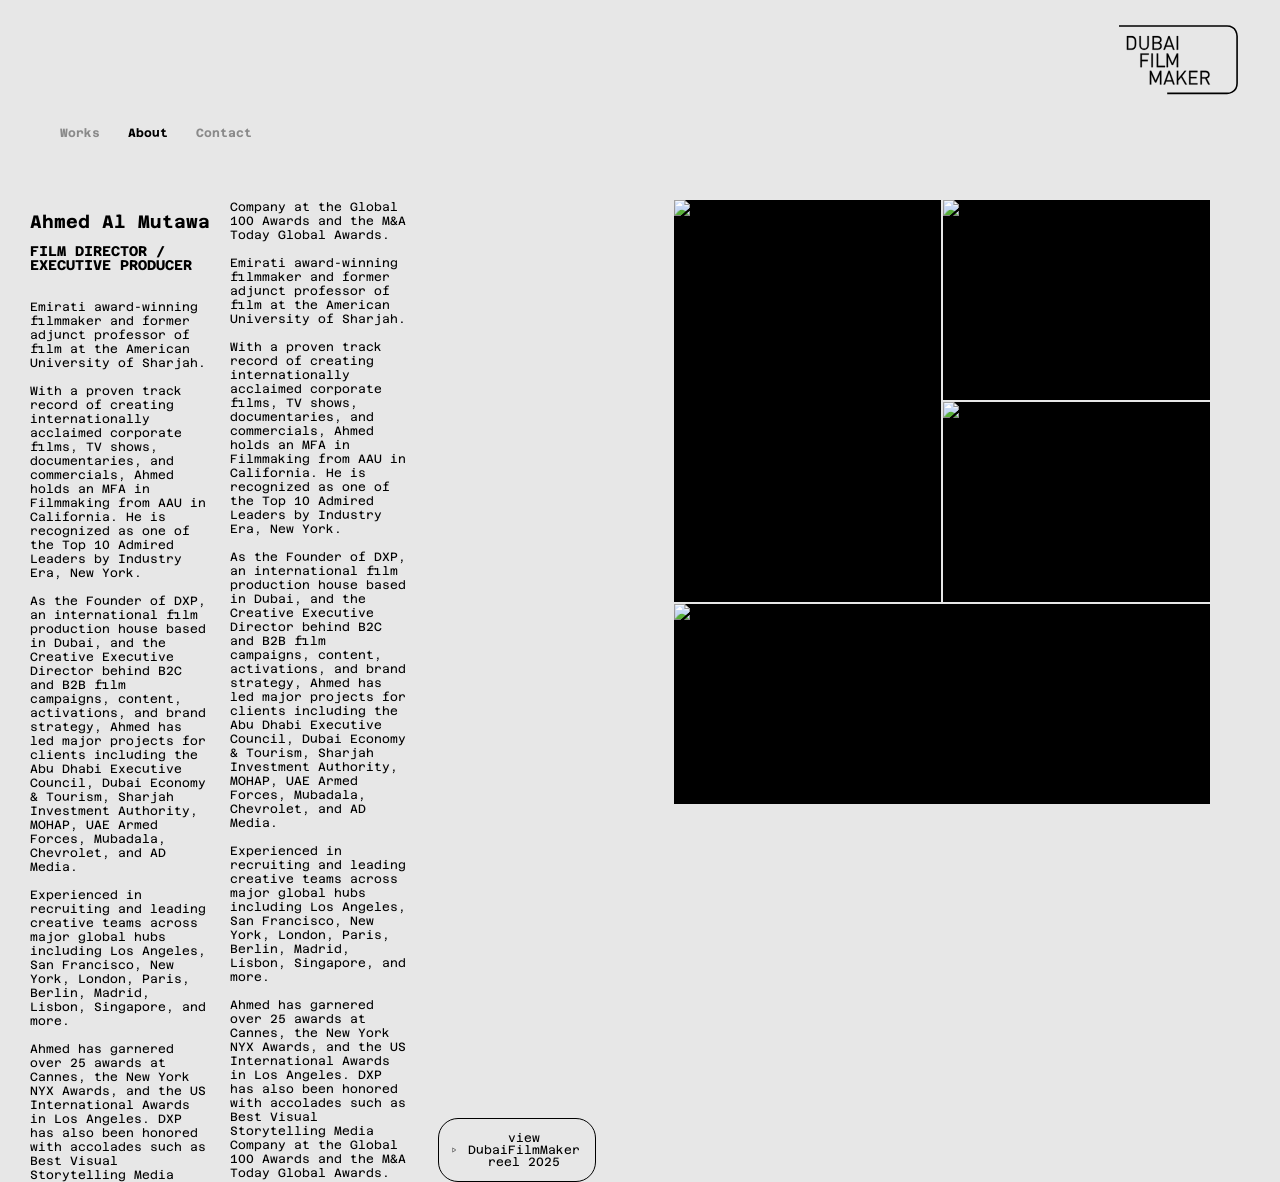
==== commit 241cf046: "fixes on revision" ====
--- a/about.html
+++ b/about.html
@@ -48,6 +48,8 @@
     <link rel="stylesheet" href="../cdn.plyr.io/3.7.8/plyr.css" />
 <link rel="stylesheet" href="3.7.8/plyr.css" />
     <link href="assets/dist/build.min.css" rel="stylesheet" />
+    <link href="assets/css/intro-text-animation.css" rel="stylesheet" />
+    <link href="assets/css/header-spacing-adjustment.css" rel="stylesheet" />
     <link href="assets/css/templates/about.css" rel="stylesheet" />
     <link rel="canonical" href="about.html" />
     <meta property="og:locale" content="en_US" />
@@ -70,6 +72,11 @@
     <title> About</title>
 
     <style>
+      /* Contact label letter spacing */
+      .contact-label {
+        letter-spacing: 0.15em;
+      }
+      
       /* Header styles loaded from data/header.json - prevent FOUC */
       .header__logo {
         object-fit: contain !important;
@@ -222,11 +229,7 @@
           <header class="header">
             <div class="header__nav">
               <a href="index" data-navigo class="logo-link">
-                <img
-                  class="header__logo"
-                  src="assets/img/logo/dubaifilmmaker-original-dark.svg"
-                  alt="Poster"
-                />
+                <img class="header__logo" src="assets/img/logo/dubaifilmmaker-dark.svg" alt="Dubai Film Maker" />
               </a>
               <a href="#main_menu" class="btn btn--menu">
                 <span>menu.</span>
@@ -289,9 +292,9 @@
 
 
               <div style="margin-top: 30px;"></div>
-              <ul class="list list--about-images">
+              <div class="list list--about-images">
                 <!-- Images will be loaded dynamically from about.json -->
-              </ul>
+              </div>
             </div>
 
             <div
@@ -326,6 +329,7 @@
     <script src="assets/js/page-renderer.js"></script>
     <script src="assets/js/app-init.js"></script>
     <script src="assets/js/site-config.js"></script>
+
     
     <!-- Cloudflare Web Analytics -->
     <script defer src="https://static.cloudflareinsights.com/beacon.min.js" data-cf-beacon='{"token": "624e41bf9bf046a88fa109aebee0d778"}'></script>
--- a/assets/css/intro-text-animation.css
+++ b/assets/css/intro-text-animation.css
@@ -0,0 +1,364 @@
+/* CSS Logo Animation for DUBAIFILMMAKER */
+
+/* body.header {
+    left: 0 !important;
+    margin: 10px 20px 0 !important;
+    pointer-events: none !important;
+    position: absolute !important;
+    right: 0 !important;
+    top: 0 !important;
+    z-index: 3!important;
+} */
+
+/* Ensure parent containers don't clip logo during animation */
+.bloc-intro:not(.lottie-ended) .intro-anim-surwrapper,
+.bloc-intro:not(.lottie-ended) .intro-anim-wrapper,
+.bloc-intro:not(.lottie-ended) .intro-anim {
+  overflow: visible !important;
+}
+
+/* Keep preloader text visible during transition - override build.min.css */
+/* CRITICAL: Override build.min.css rule that hides .intro-ended .bloc-intro */
+html.intro-ended .bloc-intro.lottie-ended,
+body.intro-ended .bloc-intro.lottie-ended,
+.intro-ended .bloc-intro.lottie-ended {
+  opacity: 1 !important;
+  pointer-events: none !important; /* Allow clicks to pass through */
+}
+
+/* Keep all parent containers visible */
+html.intro-ended .bloc-intro.lottie-ended .intro-anim-surwrapper,
+html.intro-ended .bloc-intro.lottie-ended .intro-anim-wrapper,
+html.intro-ended .bloc-intro.lottie-ended .intro-anim,
+body.intro-ended .bloc-intro.lottie-ended .intro-anim-surwrapper,
+body.intro-ended .bloc-intro.lottie-ended .intro-anim-wrapper,
+body.intro-ended .bloc-intro.lottie-ended .intro-anim {
+  opacity: 1 !important;
+}
+
+/* Keep the text itself visible - HOMEPAGE ONLY */
+html.intro-ended body.template-homepage .bloc-intro .intro-text-animation,
+body.template-homepage.intro-ended .bloc-intro .intro-text-animation {
+  opacity: 1 !important;
+  visibility: visible !important;
+  pointer-events: auto !important;
+}
+
+/* But fade out the background blur */
+.intro-ended .bloc-intro {
+  background: transparent !important;
+  backdrop-filter: blur(0) !important;
+}
+
+/* ========================================
+   NON-HOMEPAGE PAGES - Text logo in header
+   ======================================== */
+
+/* SVG Logo Animation (alternative to text animation) */
+.intro-logo-wrapper {
+  position: absolute;
+  top: 0;
+  left: 0;
+  right: 0;
+  bottom: 0;
+  width: 100%;
+  height: 100%;
+  display: flex;
+  align-items: center;
+  justify-content: center;
+}
+
+/* Prevent scale transform from affecting SVG logos */
+.intro-anim.is-visible:has(.intro-logo-wrapper),
+.intro-anim.animating:has(.intro-logo-wrapper) {
+  transform: scale(1) !important;
+}
+
+.intro-logo-svg {
+        object-fit: contain !important;
+        height: auto !important;
+        opacity: 0;
+        transition: opacity 0.15s ease-in;
+}
+
+/* Match header logo responsive sizing exactly */
+@media (min-width: 1200px) {
+  .intro-logo-svg {
+          object-fit: contain !important;
+        height: auto !important;
+        opacity: 0;
+        transition: opacity 0.15s ease-in;
+  }
+}
+
+/* Style the text logo in header */
+.header-text-logo {
+  font-family: 'Monument Extended Bold', sans-serif;
+  font-weight: 700;
+  font-size: 3.8vw;
+  letter-spacing: 0.02em;
+  white-space: nowrap;
+  color: #000000; /* Black for light pages */
+  margin: 0;
+  padding: 0;
+  line-height: 1;
+}
+
+/* White text for dark pages */
+body.template-projects .header-text-logo,
+body.template-homepage .header-text-logo {
+  color: #ffffff;
+}
+
+/* Responsive sizing */
+@media (max-width: 768px) {
+  .header-text-logo {
+    font-size: 4.2vw;
+  }
+}
+
+@media (max-width: 480px) {
+  .header-text-logo {
+    font-size: 4.5vw;
+  }
+}
+
+@media (min-width: 1920px) {
+  .header-text-logo {
+    font-size: 73px;
+  }
+}
+
+/* Position the text to match header logo position after movement */
+.bloc-intro.lottie-ended .intro-text-animation {
+  /* Keep it visible and positioned */
+  /* opacity: 1 !important;
+  visibility: visible !important;
+  /* Adjust position to match header logo location */
+  position: relative !important;
+  /* Add padding to push it down and right to match header */
+ padding-top: 17px !important;
+
+}
+
+@media (min-width: 768px) {
+  .bloc-intro.lottie-ended .intro-text-animation {
+    padding-top: 15px !important;
+    /* padding-left: 30px !important; */
+  }
+}
+
+@media (max-width: 767px) {
+
+}
+
+/* Logo animation container */
+.intro-logo-animation {
+
+}
+
+.intro-logo-animation.visible {
+  opacity: 1;
+}
+
+/* Logo image - matches header logo sizing exactly */
+.intro-logo {
+  display: block;
+  /* Match header logo sizing - much smaller to fit properly */
+  max-height: 80px;
+  width: auto;
+  object-fit: contain;
+}
+
+/* Responsive sizing - match header logo exactly */
+
+/* Tablet and below */
+@media (max-width: 1024px) {
+  .intro-logo {
+    max-height: 70px;
+  }
+}
+
+/* Mobile landscape and portrait */
+@media (max-width: 768px) {
+  .intro-logo {
+    max-height: 60px;
+  }
+}
+
+/* Small mobile */
+@media (max-width: 480px) {
+  .intro-logo {
+    max-height: 50px;
+  }
+}
+
+/* Large desktop */
+@media (min-width: 1920px) {
+  .intro-logo {
+    max-height: 100px;
+  }
+}
+
+/* Extra large screens */
+@media (min-width: 2560px) {
+  .intro-logo {
+    max-height: 120px;
+  }
+}
+
+/* Wrapper for text animation - ensures perfect centering */
+.intro-text-wrapper {
+  position: absolute;
+  top: 0;
+  left: 0;
+  right: 0;
+  bottom: 0;
+  width: 100%;
+  height: 100%;
+  display: flex;
+  align-items: center;
+  justify-content: center;
+  padding: 0 30px;
+  box-sizing: border-box;
+}
+
+@media (max-width: 768px) {
+  .intro-text-wrapper {
+    padding: 0 40px; /* More padding on mobile to avoid menu button */
+  }
+}
+
+@media (max-width: 480px) {
+  .intro-text-wrapper {
+    padding: 0 50px; /* Even more padding on small mobile */
+  }
+}
+
+/* Legacy text animation styles - kept for backward compatibility */
+.intro-text-animation {
+  position: relative;
+  top: auto;
+  left: auto;
+  transform: none;
+  display: flex;
+  gap: 0;
+  font-family: 'Monument Extended Bold', sans-serif;
+  font-weight: 700;
+  color: #ffffff;
+  letter-spacing: 0.02em;
+  white-space: nowrap;
+  width: auto;
+  height: auto;
+  overflow: visible;
+  font-size: 3.8vw;
+  max-width: 100%;
+  box-sizing: border-box;
+  justify-content: center;
+}
+
+/* Override wrapper positioning to ensure text is truly centered */
+/* .bloc-intro:not(.lottie-ended) .intro-anim-wrapper {
+  left: 0 !important;
+  right: 0 !important;
+  width: 100% !important;
+  margin: 0 auto !important;
+} */
+
+.intro-text-animation .letter {
+  display: inline-block;
+  opacity: 0;
+  animation: letterReveal 0.8s cubic-bezier(0.2, 0, 0.8, 1) forwards;
+}
+
+.intro-text-animation .letter:not(.letter-initial) {
+  position: absolute;
+  width: 0;
+  height: 0;
+  overflow: hidden;
+  margin: 0;
+  padding: 0;
+}
+
+.intro-text-animation .letter-initial {
+  opacity: 1;
+  position: relative;
+  width: auto;
+  height: auto;
+  overflow: visible;
+  animation: letterStayVisible 1.24s forwards;
+}
+
+@keyframes letterReveal {
+  0% {
+    opacity: 0;
+    position: absolute;
+    width: 0;
+    height: 0;
+    overflow: hidden;
+    transform: scale(0.76492);
+  }
+  1% {
+    position: relative;
+    width: auto;
+    height: auto;
+    overflow: visible;
+  }
+  100% {
+    opacity: 1;
+    position: relative;
+    width: auto;
+    height: auto;
+    overflow: visible;
+    transform: scale(1);
+  }
+}
+
+@keyframes letterStayVisible {
+  0% {
+    opacity: 1;
+  }
+  100% {
+    opacity: 1;
+  }
+}
+
+/* Tablet and below */
+@media (max-width: 1024px) {
+  .intro-text-animation {
+    font-size: 5vw;
+  }
+}
+
+/* Mobile landscape and portrait */
+@media (max-width: 768px) {
+  .intro-text-animation {
+    font-size: 4.2vw;
+    letter-spacing: 0.01em;
+  }
+}
+
+/* Small mobile */
+@media (max-width: 480px) {
+  .intro-text-animation {
+    font-size: 3.8vw;
+    letter-spacing: 0;
+    max-width: 95vw;
+  }
+}
+
+/* Large desktop - cap the size */
+@media (min-width: 1920px) {
+  .intro-text-animation {
+    font-size: 95px;
+  }
+}
+
+/* Extra large screens */
+@media (min-width: 2560px) {
+  .intro-text-animation {
+    font-size: 130px;
+  }
+}
+
+
--- a/assets/css/templates/about.css
+++ b/assets/css/templates/about.css
@@ -5,3 +5,118 @@
 .contact .h1 {
   margin-bottom: 1.5rem;
 }
+
+/* Override build.min.css default horizontal scroll behavior */
+.about-inner-wrapper .list--about-images {
+  overflow-x: visible !important;
+  overflow-y: visible !important;
+  white-space: normal !important;
+  height: auto !important;
+  position: static !important;
+  font-size: inherit !important;
+  bottom: auto !important;
+  left: auto !important;
+  right: auto !important;
+  width: auto !important;
+}
+
+.about-inner-wrapper .list--about-images > .about-image-item {
+  display: block !important;
+  height: auto !important;
+  width: auto !important;
+}
+
+/* About page two-column layout on desktop */
+@media (min-width: 1024px) {
+  .about-inner-wrapper {
+    display: grid !important;
+    grid-template-columns: 1fr 1fr !important;
+    gap: 3rem !important;
+    align-items: start !important;
+  }
+  
+  .content-wrapper {
+    grid-column: 1 !important;
+  }
+  
+  .list--about-images {
+    grid-column: 2 !important;
+    margin-top: 0 !important;
+  }
+  
+  /* Remove the spacing div on desktop */
+  .about-inner-wrapper > div[style*="margin-top: 30px"] {
+    display: none !important;
+  }
+}
+
+/* Photo gallery - tight grid */
+.list--about-images {
+  display: grid !important;
+  gap: 2px !important;
+  margin: 0 !important;
+  padding: 0 70px 0 0 !important;
+  list-style: none !important;
+  grid-auto-flow: dense !important;
+}
+
+/* Mobile: 2 columns */
+@media (max-width: 767px) {
+  .list--about-images {
+    grid-template-columns: repeat(2, 1fr) !important;
+    grid-auto-rows: 150px !important;
+    margin-top: 2rem !important;
+  }
+}
+
+/* Tablet: 2 columns */
+@media (min-width: 768px) and (max-width: 1023px) {
+  .list--about-images {
+    grid-template-columns: repeat(2, 1fr) !important;
+    grid-auto-rows: 180px !important;
+    margin-top: 2rem !important;
+  }
+}
+
+/* Desktop: 2 columns in right column */
+@media (min-width: 1024px) {
+  .list--about-images {
+    grid-template-columns: repeat(2, 1fr) !important;
+    grid-auto-rows: 200px !important;
+  }
+}
+
+.list--about-images li {
+  margin: 0 !important;
+  padding: 0 !important;
+  overflow: hidden !important;
+  background: #000 !important;
+}
+
+.list--about-images .about-image-item {
+  margin: 0 !important;
+  padding: 0 !important;
+  overflow: hidden !important;
+  background: #000 !important;
+}
+
+.list--about-images .pic {
+  width: 100% !important;
+  height: 100% !important;
+  display: block !important;
+  object-fit: cover !important;
+  transition: opacity 0.3s ease !important;
+}
+
+.list--about-images li:hover .pic {
+  opacity: 0.85 !important;
+}
+
+/* Masonry pattern - varied sizes */
+.list--about-images .about-image-item:nth-child(5n+1) {
+  grid-row: span 2 !important;
+}
+
+.list--about-images .about-image-item:nth-child(5n+4) {
+  grid-column: span 2 !important;
+}
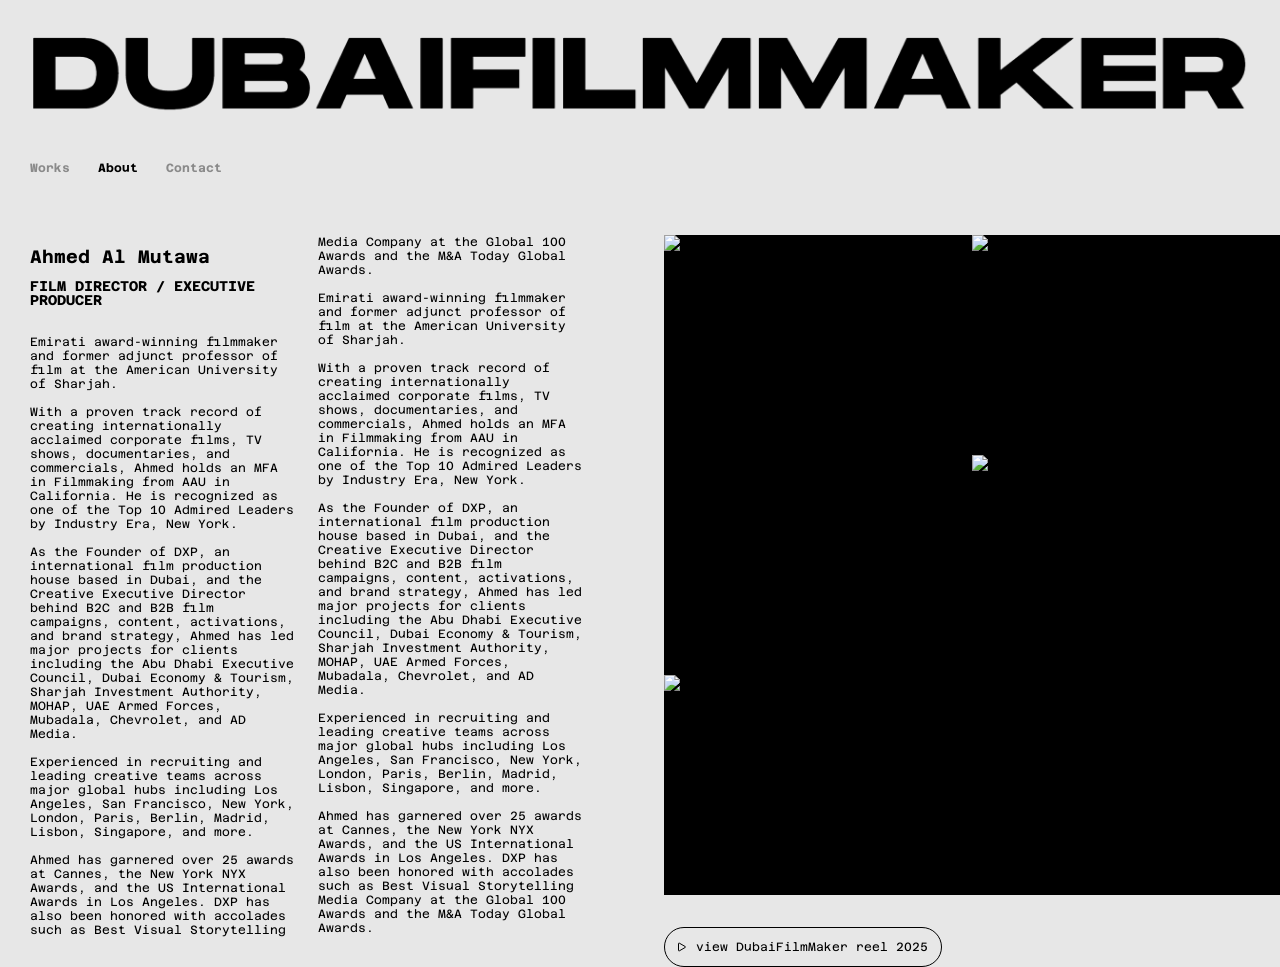
==== commit 7a64c021: "all fixes working" ====
--- a/about.html
+++ b/about.html
@@ -28,13 +28,13 @@
       rel="icon"
       type="image/png"
       sizes="32x32"
-      href="assets/favicons/favicon-32x32.png%20favicon-32x32.html"
+      href="assets/favicons/favicon-32x32.png"
     />
     <link
       rel="icon"
       type="image/png"
       sizes="16x16"
-      href="assets/favicons/favicon-16x16.png%20favicon-16x16.html"
+      href="assets/favicons/favicon-16x16.png"
     />
     <link rel="manifest" href="assets/favicons/site.webmanifest" />
     <link
@@ -44,14 +44,14 @@
     />
     <meta name="msapplication-TileColor" content="#ffffff" />
     <meta name="theme-color" content="#ffffff" />
-    <link rel="shortcut icon" type="image/x-icon" href="favicon.ico" />
-    <link rel="stylesheet" href="../cdn.plyr.io/3.7.8/plyr.css" />
-<link rel="stylesheet" href="3.7.8/plyr.css" />
+    <link rel="shortcut icon" type="image/x-icon" href="assets/favicons/final_logo_black.ico" />
+    <link rel="icon" type="image/x-icon" href="assets/favicons/final_logo_black.ico" />
+    <link rel="stylesheet" href="3.7.8/plyr.css" />
     <link href="assets/dist/build.min.css" rel="stylesheet" />
-    <link href="assets/css/intro-text-animation.css" rel="stylesheet" />
     <link href="assets/css/header-spacing-adjustment.css" rel="stylesheet" />
     <link href="assets/css/templates/about.css" rel="stylesheet" />
     <link rel="canonical" href="about.html" />
+        <link href="assets/css/templates/about.css" rel="stylesheet" />
     <meta property="og:locale" content="en_US" />
     <meta property="og:type" content="website" />
     <meta property="og:title" content=" About" />
@@ -69,158 +69,18 @@
       content="Post-Production company based in the heart of Paris, dedicated to audiovisual production, advertisement, digital content, music video feature films & documentaries."
     />
 
-    <title> About</title>
+<title> DubaiFilmMaker - About</title>
 
     <style>
       /* Contact label letter spacing */
       .contact-label {
         letter-spacing: 0.15em;
       }
-      
-      /* Header styles loaded from data/header.json - prevent FOUC */
-      .header__logo {
-        object-fit: contain !important;
-        height: auto !important;
-        opacity: 0;
-        transition: opacity 0.15s ease-in;
-      }
-      
-      .header__logo.loaded {
-        opacity: 1;
-      }
-      
-      /* Add background color behind logo on light pages */
-      .header__logo {
-        background-color: #e7e7e7 !important;
-        padding: 8px 12px;
-        border-radius: 4px;
-      }
+
     </style>
     
     <!-- Critical header CSS - loads synchronously to prevent FOUC -->
-    <script>
-      (function() {
-        try {
-          var xhr = new XMLHttpRequest();
-          var config = null;
-          var activePresetFromCMS = null;
-          
-          // Auto-detect CMS URL based on environment
-          var cmsBaseUrl = (window.location.hostname === 'localhost' || window.location.hostname === '127.0.0.1')
-            ? 'http://localhost:3000/api/public'
-            : 'https://dubail-film-maker-website-portfolio.vercel.app/api/public';
-          
-          // Try to get active preset from CMS API first
-          try {
-            // Add timestamp to prevent caching
-            xhr.open('GET', cmsBaseUrl + '/header?t=' + Date.now(), false);
-            xhr.send();
-            if (xhr.status === 200) {
-              var cmsData = JSON.parse(xhr.responseText);
-              console.log('📡 Full CMS API response:', cmsData);
-              activePresetFromCMS = cmsData.activePreset;
-              console.log('✓ Active preset from CMS:', activePresetFromCMS);
-            }
-          } catch (e) {
-            console.warn('⚠️ CMS API not available, using local config:', e);
-          }
-          
-          // Load header.json for preset configurations
-          xhr.open('GET', '/data/header.json', false);
-          xhr.send();
-          
-          if (xhr.status === 200) {
-            config = JSON.parse(xhr.responseText);
-            
-            // Use preset from CMS if available, otherwise use local activePreset
-            var preset = activePresetFromCMS || config.activePreset || 'default';
-            console.log('Using preset:', preset);
-            
-            var presetConfig = config.presets[preset];
-            
-            if (presetConfig) {
-              window.__headerConfig = config;
-              window.__headerPreset = presetConfig;
-              window.__headerPresetName = preset;
-              
-              var style = document.createElement('style');
-              style.id = 'header-critical-css';
-              style.textContent = generateHeaderCSS(presetConfig);
-              document.head.appendChild(style);
-              
-              if (presetConfig.logo && presetConfig.logo.src) {
-                document.addEventListener('DOMContentLoaded', function() {
-                  var logos = document.querySelectorAll('.header__logo');
-                  logos.forEach(function(logo) {
-                    // Use dark logo for light background pages (about, contact)
-                   
-                   console.log({jha: presetConfig.logo.srcDark});
-                   
-                    logo.src = presetConfig.logo.srcDark || presetConfig.logo.src;
-                    if (presetConfig.logo.alt) logo.alt = presetConfig.logo.alt;
-                    logo.classList.add('loaded');
-                  });
-                });
-              }
-              
-              console.log('✓ Critical header CSS loaded synchronously:', preset);
-            }
-          }
-        } catch (e) {
-          console.warn('Could not load header config synchronously:', e);
-        }
-        
-        function generateHeaderCSS(preset) {
-          var css = '';
-          if (preset.mobile) {
-            css += '@media (max-width: 767px) {';
-            css += 'html body.template-projects .app-container .header .header__nav, html body.template-homepage .app-container .header .header__nav, html body.template-about .app-container .header .header__nav, html body.template-contact .app-container .header .header__nav {display: flex !important;align-items: ' + preset.mobile.headerNav.alignItems + ' !important;padding: ' + preset.mobile.headerNav.padding + ' !important;min-height: ' + preset.mobile.headerNav.minHeight + ' !important;';
-            if (preset.mobile.headerNav.flexDirection) css += 'flex-direction: ' + preset.mobile.headerNav.flexDirection + ' !important;';
-            if (preset.mobile.headerNav.justifyContent) css += 'justify-content: ' + preset.mobile.headerNav.justifyContent + ' !important;';
-            if (preset.mobile.headerNav.gap) css += 'gap: ' + preset.mobile.headerNav.gap + ' !important;';
-            if (preset.mobile.headerNav.width) css += 'width: ' + preset.mobile.headerNav.width + ' !important;';
-            css += '}';
-            css += 'html body.template-projects .app-container .header .header__nav .logo-link, html body.template-homepage .app-container .header .header__nav .logo-link, html body.template-about .app-container .header .header__nav .logo-link, html body.template-contact .app-container .header .header__nav .logo-link {display: flex !important;align-items: center !important;';
-            if (preset.mobile.logoLink.maxWidth) css += 'max-width: ' + preset.mobile.logoLink.maxWidth + ' !important;';
-            if (preset.mobile.logoLink.flex) css += 'flex: ' + preset.mobile.logoLink.flex + ' !important;';
-            if (preset.mobile.logoLink.flexShrink) css += 'flex-shrink: ' + preset.mobile.logoLink.flexShrink + ' !important;';
-            if (preset.mobile.logoLink.paddingRight) css += 'padding-right: ' + preset.mobile.logoLink.paddingRight + ' !important;';
-            if (preset.mobile.logoLink.width) css += 'width: ' + preset.mobile.logoLink.width + ' !important;';
-            if (preset.mobile.logoLink.margin) css += 'margin: ' + preset.mobile.logoLink.margin + ' !important;';
-            css += '}';
-            css += 'html body.template-projects .app-container .header .header__nav .logo-link .header__logo, html body.template-homepage .app-container .header .header__nav .logo-link .header__logo, html body.template-about .app-container .header .header__nav .logo-link .header__logo, html body.template-contact .app-container .header .header__nav .logo-link .header__logo {display: block !important;max-height: ' + preset.mobile.logo.maxHeight + ' !important;max-width: ' + preset.mobile.logo.maxWidth + ' !important;width: ' + preset.mobile.logo.width + ' !important;' + (preset.mobile.logo.margin ? 'margin: ' + preset.mobile.logo.margin + ' !important;' : 'margin: 0 !important;') + '}';
-            css += 'html body.template-projects .app-container .header .header__nav .btn--menu, html body.template-homepage .app-container .header .header__nav .btn--menu, html body.template-about .app-container .header .header__nav .btn--menu, html body.template-contact .app-container .header .header__nav .btn--menu {flex-shrink: 0 !important;margin: 0 !important;}';
-            css += '}';
-          }
-          if (preset.desktop) {
-            css += '@media (min-width: 768px) {';
-            if (preset.desktop.headerNav) {
-              css += 'html body.template-projects .app-container .header .header__nav, html body.template-homepage .app-container .header .header__nav, html body.template-about .app-container .header .header__nav, html body.template-contact .app-container .header .header__nav {display: flex !important;';
-              if (preset.desktop.headerNav.flexDirection) css += 'flex-direction: ' + preset.desktop.headerNav.flexDirection + ' !important;';
-              if (preset.desktop.headerNav.justifyContent) css += 'justify-content: ' + preset.desktop.headerNav.justifyContent + ' !important;';
-              if (preset.desktop.headerNav.gap) css += 'gap: ' + preset.desktop.headerNav.gap + ' !important;';
-              if (preset.desktop.headerNav.alignItems) css += 'align-items: ' + preset.desktop.headerNav.alignItems + ' !important;';
-              if (preset.desktop.headerNav.width) css += 'width: ' + preset.desktop.headerNav.width + ' !important;';
-              if (preset.desktop.headerNav.minHeight) css += 'min-height: ' + preset.desktop.headerNav.minHeight + ' !important;';
-              css += '}';
-            }
-            if (preset.desktop.logoLink) {
-              css += 'html body.template-projects .app-container .header .header__nav .logo-link, html body.template-homepage .app-container .header .header__nav .logo-link, html body.template-about .app-container .header .header__nav .logo-link, html body.template-contact .app-container .header .header__nav .logo-link {';
-              if (preset.desktop.logoLink.width) css += 'width: ' + preset.desktop.logoLink.width + ' !important;';
-              if (preset.desktop.logoLink.flexShrink) css += 'flex-shrink: ' + preset.desktop.logoLink.flexShrink + ' !important;';
-              if (preset.desktop.logoLink.margin) css += 'margin: ' + preset.desktop.logoLink.margin + ' !important;';
-              css += '}';
-            }
-            css += 'html body.template-projects .app-container .header .header__nav .logo-link .header__logo, html body.template-homepage .app-container .header .header__nav .logo-link .header__logo, html body.template-about .app-container .header .header__nav .logo-link .header__logo, html body.template-contact .app-container .header .header__nav .logo-link .header__logo {display: block !important;max-height: ' + preset.desktop.logo.maxHeight + ' !important;width: ' + preset.desktop.logo.width + ' !important;' + (preset.desktop.logo.margin ? 'margin: ' + preset.desktop.logo.margin + ' !important;' : '') + '}';
-            css += '}';
-          }
-          if (preset.extraLarge) {
-            css += '@media (min-width: 1200px) {html body.template-projects .app-container .header .header__nav .logo-link .header__logo, html body.template-homepage .app-container .header .header__nav .logo-link .header__logo, html body.template-about .app-container .header .header__nav .logo-link .header__logo, html body.template-contact .app-container .header .header__nav .logo-link .header__logo {max-height: ' + preset.extraLarge.logo.maxHeight + ' !important;}}';
-          }
-          return css;
-        }
-      })();
-    </script>
+ 
   </head>
   <body class="template-about">
     <main class="main">
@@ -228,8 +88,8 @@
         <div class="app-container-inner">
           <header class="header">
             <div class="header__nav">
-              <a href="index" data-navigo class="logo-link">
-                <img class="header__logo" src="assets/img/logo/dubaifilmmaker-dark.svg" alt="Dubai Film Maker" />
+              <a href="index" data-navigo data-slug="homepage" class="logo-link">
+                <img class="header__logo" src="assets/img/final_logo_black.svg" alt="Dubai Film Maker" />
               </a>
               <a href="#main_menu" class="btn btn--menu">
                 <span>menu.</span>
@@ -273,7 +133,14 @@
                   <!-- Content will be loaded from JSON -->
                   Loading about content...
                 </div>
-                <button class="player-link js-open-popin-video">
+              </div>
+
+              <div class="images-button-wrapper">
+                <div class="list list--about-images">
+                  <!-- Images will be loaded dynamically from about.json -->
+                </div>
+                
+                <button class="player-link js-open-popin-video btn-reel">
                   <svg
                     width="8"
                     height="10"
@@ -289,12 +156,6 @@
                   Loading...
                 </button>
               </div>
-
-
-              <div style="margin-top: 30px;"></div>
-              <div class="list list--about-images">
-                <!-- Images will be loaded dynamically from about.json -->
-              </div>
             </div>
 
             <div
@@ -324,12 +185,14 @@
 
     <!--  -->
 
-    <script src="assets/dist/build.min.js"></script>
+       <script src="assets/js/intro-logo-size-sync.js"></script>
     <script src="assets/js/data-loader.js"></script>
     <script src="assets/js/page-renderer.js"></script>
+    <script src="assets/js/spa-router.js"></script>
+    <script src="assets/dist/build.min.js"></script>
+    <script src="assets/js/dynamic-content-reinit.js"></script>
     <script src="assets/js/app-init.js"></script>
-    <script src="assets/js/site-config.js"></script>
-
+    <script src="assets/js/site-config.js"></script
     
     <!-- Cloudflare Web Analytics -->
     <script defer src="https://static.cloudflareinsights.com/beacon.min.js" data-cf-beacon='{"token": "624e41bf9bf046a88fa109aebee0d778"}'></script>
--- a/assets/css/templates/about.css
+++ b/assets/css/templates/about.css
@@ -26,6 +26,24 @@
   width: auto !important;
 }
 
+/* Mobile: Button styling and positioning */
+@media (max-width: 1023px) {
+  .images-button-wrapper {
+    display: flex !important;
+    flex-direction: column !important;
+    gap: 1.5rem !important;
+    
+  }
+  
+  .images-button-wrapper .btn-reel {
+    /* width: 100% !important; */
+    max-width: 400px !important;
+    margin: 0 auto 3rem auto !important;
+    padding: 0.75rem 1.5rem !important;
+    text-align: center !important;
+  }
+}
+
 /* About page two-column layout on desktop */
 @media (min-width: 1024px) {
   .about-inner-wrapper {
@@ -39,9 +57,22 @@
     grid-column: 1 !important;
   }
   
+  /* Right column wrapper for images + button */
+  .images-button-wrapper {
+    grid-column: 2 !important;
+    display: flex !important;
+    flex-direction: column !important;
+    gap: 2rem !important;
+  }
+  
   .list--about-images {
-    grid-column: 2 !important;
     margin-top: 0 !important;
+  }
+  
+  /* Button below images on desktop */
+  .images-button-wrapper .btn-reel {
+    /* width: 100% !important; */
+    text-align: center !important;
   }
   
   /* Remove the spacing div on desktop */
@@ -50,12 +81,12 @@
   }
 }
 
-/* Photo gallery - tight grid */
+/* Photo gallery - seamless grid with no gaps */
 .list--about-images {
   display: grid !important;
-  gap: 2px !important;
+  gap: 0 !important;
   margin: 0 !important;
-  padding: 0 70px 0 0 !important;
+  padding: 0 !important;
   list-style: none !important;
   grid-auto-flow: dense !important;
 }
@@ -64,8 +95,9 @@
 @media (max-width: 767px) {
   .list--about-images {
     grid-template-columns: repeat(2, 1fr) !important;
-    grid-auto-rows: 150px !important;
+    grid-auto-rows: 180px !important;
     margin-top: 2rem !important;
+    gap: 0 !important;
   }
 }
 
@@ -73,8 +105,9 @@
 @media (min-width: 768px) and (max-width: 1023px) {
   .list--about-images {
     grid-template-columns: repeat(2, 1fr) !important;
-    grid-auto-rows: 180px !important;
+    grid-auto-rows: 200px !important;
     margin-top: 2rem !important;
+    gap: 0 !important;
   }
 }
 
@@ -82,7 +115,8 @@
 @media (min-width: 1024px) {
   .list--about-images {
     grid-template-columns: repeat(2, 1fr) !important;
-    grid-auto-rows: 200px !important;
+    grid-auto-rows: 220px !important;
+    gap: 0 !important;
   }
 }
 
--- a/assets/css/templates/about.css
+++ b/assets/css/templates/about.css
@@ -26,6 +26,24 @@
   width: auto !important;
 }
 
+/* Mobile: Button styling and positioning */
+@media (max-width: 1023px) {
+  .images-button-wrapper {
+    display: flex !important;
+    flex-direction: column !important;
+    gap: 1.5rem !important;
+    
+  }
+  
+  .images-button-wrapper .btn-reel {
+    /* width: 100% !important; */
+    max-width: 400px !important;
+    margin: 0 auto 3rem auto !important;
+    padding: 0.75rem 1.5rem !important;
+    text-align: center !important;
+  }
+}
+
 /* About page two-column layout on desktop */
 @media (min-width: 1024px) {
   .about-inner-wrapper {
@@ -39,9 +57,22 @@
     grid-column: 1 !important;
   }
   
+  /* Right column wrapper for images + button */
+  .images-button-wrapper {
+    grid-column: 2 !important;
+    display: flex !important;
+    flex-direction: column !important;
+    gap: 2rem !important;
+  }
+  
   .list--about-images {
-    grid-column: 2 !important;
     margin-top: 0 !important;
+  }
+  
+  /* Button below images on desktop */
+  .images-button-wrapper .btn-reel {
+    /* width: 100% !important; */
+    text-align: center !important;
   }
   
   /* Remove the spacing div on desktop */
@@ -50,12 +81,12 @@
   }
 }
 
-/* Photo gallery - tight grid */
+/* Photo gallery - seamless grid with no gaps */
 .list--about-images {
   display: grid !important;
-  gap: 2px !important;
+  gap: 0 !important;
   margin: 0 !important;
-  padding: 0 70px 0 0 !important;
+  padding: 0 !important;
   list-style: none !important;
   grid-auto-flow: dense !important;
 }
@@ -64,8 +95,9 @@
 @media (max-width: 767px) {
   .list--about-images {
     grid-template-columns: repeat(2, 1fr) !important;
-    grid-auto-rows: 150px !important;
+    grid-auto-rows: 180px !important;
     margin-top: 2rem !important;
+    gap: 0 !important;
   }
 }
 
@@ -73,8 +105,9 @@
 @media (min-width: 768px) and (max-width: 1023px) {
   .list--about-images {
     grid-template-columns: repeat(2, 1fr) !important;
-    grid-auto-rows: 180px !important;
+    grid-auto-rows: 200px !important;
     margin-top: 2rem !important;
+    gap: 0 !important;
   }
 }
 
@@ -82,7 +115,8 @@
 @media (min-width: 1024px) {
   .list--about-images {
     grid-template-columns: repeat(2, 1fr) !important;
-    grid-auto-rows: 200px !important;
+    grid-auto-rows: 220px !important;
+    gap: 0 !important;
   }
 }
 
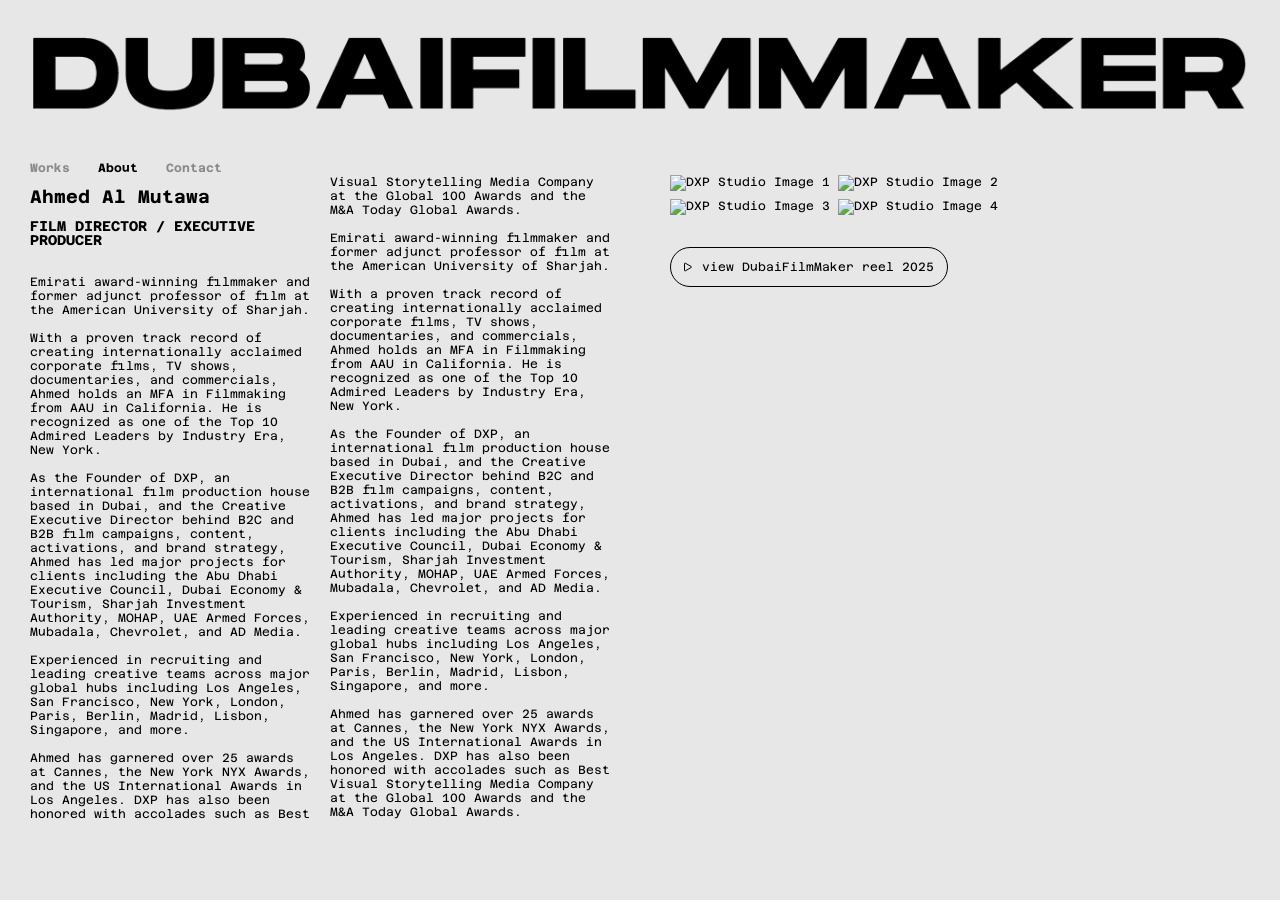
==== commit 32200c12: "fix about pages" ====
--- a/about.html
+++ b/about.html
@@ -19,24 +19,25 @@
       rel="stylesheet"
     />
 
+    <!-- Favicons -->
     <link
       rel="apple-touch-icon"
       sizes="180x180"
-      href="assets/favicons/apple-touch-icon.png"
+      href="assets/favicons/final_favicon/apple-touch-icon.png"
     />
     <link
       rel="icon"
       type="image/png"
       sizes="32x32"
-      href="assets/favicons/favicon-32x32.png"
+      href="assets/favicons/final_favicon/favicon-32x32.png"
     />
     <link
       rel="icon"
       type="image/png"
       sizes="16x16"
-      href="assets/favicons/favicon-16x16.png"
-    />
-    <link rel="manifest" href="assets/favicons/site.webmanifest" />
+      href="assets/favicons/final_favicon/favicon-16x16.png"
+    />
+    <link rel="manifest" href="assets/favicons/final_favicon/site.webmanifest" />
     <link
       rel="mask-icon"
       href="assets/favicons/safari-pinned-tab.svg"
@@ -44,10 +45,11 @@
     />
     <meta name="msapplication-TileColor" content="#ffffff" />
     <meta name="theme-color" content="#ffffff" />
-    <link rel="shortcut icon" type="image/x-icon" href="assets/favicons/final_logo_black.ico" />
-    <link rel="icon" type="image/x-icon" href="assets/favicons/final_logo_black.ico" />
+    <link rel="shortcut icon" type="image/x-icon" href="assets/favicons/final_favicon/favicon.ico" />
+    <link rel="icon" type="image/x-icon" href="assets/favicons/final_favicon/favicon.ico" />
     <link rel="stylesheet" href="3.7.8/plyr.css" />
     <link href="assets/dist/build.min.css" rel="stylesheet" />
+    <!-- <link href="assets/css/page-loading.css" rel="stylesheet" /> -->
     <link href="assets/css/header-spacing-adjustment.css" rel="stylesheet" />
     <link href="assets/css/templates/about.css" rel="stylesheet" />
     <link rel="canonical" href="about.html" />
@@ -131,7 +133,7 @@
               <div class="content-wrapper">
                 <div class="box box--about">
                   <!-- Content will be loaded from JSON -->
-                  Loading about content...
+                  <!-- Loading about content... -->
                 </div>
               </div>
 
@@ -164,7 +166,7 @@
               lock-scroll
             >
               <div class="video-infos">
-                <h2>Poster reel 2025</h2>
+                <h2>DubaiFilmMaker reel 2025</h2>
               </div>
               <button class="lnk lnk--through popin-close js-close-popin-video">
                 close
--- a/assets/css/templates/about.css
+++ b/assets/css/templates/about.css
@@ -49,12 +49,15 @@
   .about-inner-wrapper {
     display: grid !important;
     grid-template-columns: 1fr 1fr !important;
-    gap: 3rem !important;
+    gap: 0 !important;
     align-items: start !important;
+    padding: 0 !important;
   }
   
   .content-wrapper {
     grid-column: 1 !important;
+    padding: 0 30px !important;
+    box-sizing: border-box !important;
   }
   
   /* Right column wrapper for images + button */
@@ -63,10 +66,18 @@
     display: flex !important;
     flex-direction: column !important;
     gap: 2rem !important;
+    align-items: flex-start !important;
+    justify-content: flex-start !important;
+    max-width: none !important;
+    padding: 0 30px !important;
+    width: 100% !important;
+    box-sizing: border-box !important;
   }
   
   .list--about-images {
     margin-top: 0 !important;
+    width: 100% !important;
+    padding: 0 !important;
   }
   
   /* Button below images on desktop */
@@ -89,15 +100,17 @@
   padding: 0 !important;
   list-style: none !important;
   grid-auto-flow: dense !important;
+  width: 100% !important;
+  box-sizing: border-box !important;
 }
 
-/* Mobile: 2 columns */
+/* Mobile: 1 column for better image display */
 @media (max-width: 767px) {
   .list--about-images {
-    grid-template-columns: repeat(2, 1fr) !important;
-    grid-auto-rows: 180px !important;
+    grid-template-columns: 1fr !important; /* Single column on mobile */
+    grid-auto-rows: auto !important; /* Auto height based on image */
     margin-top: 2rem !important;
-    gap: 0 !important;
+    gap: 0.5rem !important; /* Small gap between images */
   }
 }
 
@@ -105,9 +118,9 @@
 @media (min-width: 768px) and (max-width: 1023px) {
   .list--about-images {
     grid-template-columns: repeat(2, 1fr) !important;
-    grid-auto-rows: 200px !important;
+    grid-auto-rows: auto !important; /* Auto height based on image */
     margin-top: 2rem !important;
-    gap: 0 !important;
+    gap: 0.5rem !important; /* Small gap between images */
   }
 }
 
@@ -115,8 +128,8 @@
 @media (min-width: 1024px) {
   .list--about-images {
     grid-template-columns: repeat(2, 1fr) !important;
-    grid-auto-rows: 220px !important;
-    gap: 0 !important;
+    grid-auto-rows: auto !important; /* Auto height based on image */
+    gap: 0.5rem !important; /* Small gap between images */
   }
 }
 
@@ -124,33 +137,48 @@
   margin: 0 !important;
   padding: 0 !important;
   overflow: hidden !important;
-  background: #000 !important;
+  background: transparent !important; /* Changed from #000 to transparent */
 }
 
 .list--about-images .about-image-item {
   margin: 0 !important;
   padding: 0 !important;
   overflow: hidden !important;
-  background: #000 !important;
+  background: transparent !important; /* Changed from #000 to transparent */
+  display: block !important;
 }
 
 .list--about-images .pic {
   width: 100% !important;
-  height: 100% !important;
+  height: auto !important; /* Changed to auto to maintain aspect ratio */
   display: block !important;
-  object-fit: cover !important;
-  transition: opacity 0.3s ease !important;
+  object-fit: cover !important; /* Back to cover for seamless look */
+  object-position: center !important;
+  transition: opacity 0.3s ease, transform 0.3s ease !important;
 }
 
 .list--about-images li:hover .pic {
   opacity: 0.85 !important;
+  transform: scale(1.02) !important; /* Subtle zoom on hover */
 }
 
-/* Masonry pattern - varied sizes */
+/* Masonry pattern - varied sizes (only applies when there are many images) */
 .list--about-images .about-image-item:nth-child(5n+1) {
-  grid-row: span 2 !important;
+  grid-row: span 1 !important; /* Disabled spanning for cleaner look with few images */
 }
 
 .list--about-images .about-image-item:nth-child(5n+4) {
-  grid-column: span 2 !important;
+  grid-column: span 1 !important; /* Disabled spanning for cleaner look with few images */
 }
+
+/* Special layout for exactly 3 images */
+@media (min-width: 768px) {
+  .list--about-images:has(.about-image-item:nth-child(3):last-child) {
+    /* If there are exactly 3 images, make first image span 2 columns */
+    grid-template-columns: repeat(2, 1fr) !important;
+  }
+  
+  .list--about-images:has(.about-image-item:nth-child(3):last-child) .about-image-item:first-child {
+    grid-column: span 2 !important; /* First image spans full width */
+  }
+}
--- a/assets/css/templates/about.css
+++ b/assets/css/templates/about.css
@@ -49,12 +49,15 @@
   .about-inner-wrapper {
     display: grid !important;
     grid-template-columns: 1fr 1fr !important;
-    gap: 3rem !important;
+    gap: 0 !important;
     align-items: start !important;
+    padding: 0 !important;
   }
   
   .content-wrapper {
     grid-column: 1 !important;
+    padding: 0 30px !important;
+    box-sizing: border-box !important;
   }
   
   /* Right column wrapper for images + button */
@@ -63,10 +66,18 @@
     display: flex !important;
     flex-direction: column !important;
     gap: 2rem !important;
+    align-items: flex-start !important;
+    justify-content: flex-start !important;
+    max-width: none !important;
+    padding: 0 30px !important;
+    width: 100% !important;
+    box-sizing: border-box !important;
   }
   
   .list--about-images {
     margin-top: 0 !important;
+    width: 100% !important;
+    padding: 0 !important;
   }
   
   /* Button below images on desktop */
@@ -89,15 +100,17 @@
   padding: 0 !important;
   list-style: none !important;
   grid-auto-flow: dense !important;
+  width: 100% !important;
+  box-sizing: border-box !important;
 }
 
-/* Mobile: 2 columns */
+/* Mobile: 1 column for better image display */
 @media (max-width: 767px) {
   .list--about-images {
-    grid-template-columns: repeat(2, 1fr) !important;
-    grid-auto-rows: 180px !important;
+    grid-template-columns: 1fr !important; /* Single column on mobile */
+    grid-auto-rows: auto !important; /* Auto height based on image */
     margin-top: 2rem !important;
-    gap: 0 !important;
+    gap: 0.5rem !important; /* Small gap between images */
   }
 }
 
@@ -105,9 +118,9 @@
 @media (min-width: 768px) and (max-width: 1023px) {
   .list--about-images {
     grid-template-columns: repeat(2, 1fr) !important;
-    grid-auto-rows: 200px !important;
+    grid-auto-rows: auto !important; /* Auto height based on image */
     margin-top: 2rem !important;
-    gap: 0 !important;
+    gap: 0.5rem !important; /* Small gap between images */
   }
 }
 
@@ -115,8 +128,8 @@
 @media (min-width: 1024px) {
   .list--about-images {
     grid-template-columns: repeat(2, 1fr) !important;
-    grid-auto-rows: 220px !important;
-    gap: 0 !important;
+    grid-auto-rows: auto !important; /* Auto height based on image */
+    gap: 0.5rem !important; /* Small gap between images */
   }
 }
 
@@ -124,33 +137,48 @@
   margin: 0 !important;
   padding: 0 !important;
   overflow: hidden !important;
-  background: #000 !important;
+  background: transparent !important; /* Changed from #000 to transparent */
 }
 
 .list--about-images .about-image-item {
   margin: 0 !important;
   padding: 0 !important;
   overflow: hidden !important;
-  background: #000 !important;
+  background: transparent !important; /* Changed from #000 to transparent */
+  display: block !important;
 }
 
 .list--about-images .pic {
   width: 100% !important;
-  height: 100% !important;
+  height: auto !important; /* Changed to auto to maintain aspect ratio */
   display: block !important;
-  object-fit: cover !important;
-  transition: opacity 0.3s ease !important;
+  object-fit: cover !important; /* Back to cover for seamless look */
+  object-position: center !important;
+  transition: opacity 0.3s ease, transform 0.3s ease !important;
 }
 
 .list--about-images li:hover .pic {
   opacity: 0.85 !important;
+  transform: scale(1.02) !important; /* Subtle zoom on hover */
 }
 
-/* Masonry pattern - varied sizes */
+/* Masonry pattern - varied sizes (only applies when there are many images) */
 .list--about-images .about-image-item:nth-child(5n+1) {
-  grid-row: span 2 !important;
+  grid-row: span 1 !important; /* Disabled spanning for cleaner look with few images */
 }
 
 .list--about-images .about-image-item:nth-child(5n+4) {
-  grid-column: span 2 !important;
+  grid-column: span 1 !important; /* Disabled spanning for cleaner look with few images */
 }
+
+/* Special layout for exactly 3 images */
+@media (min-width: 768px) {
+  .list--about-images:has(.about-image-item:nth-child(3):last-child) {
+    /* If there are exactly 3 images, make first image span 2 columns */
+    grid-template-columns: repeat(2, 1fr) !important;
+  }
+  
+  .list--about-images:has(.about-image-item:nth-child(3):last-child) .about-image-item:first-child {
+    grid-column: span 2 !important; /* First image spans full width */
+  }
+}
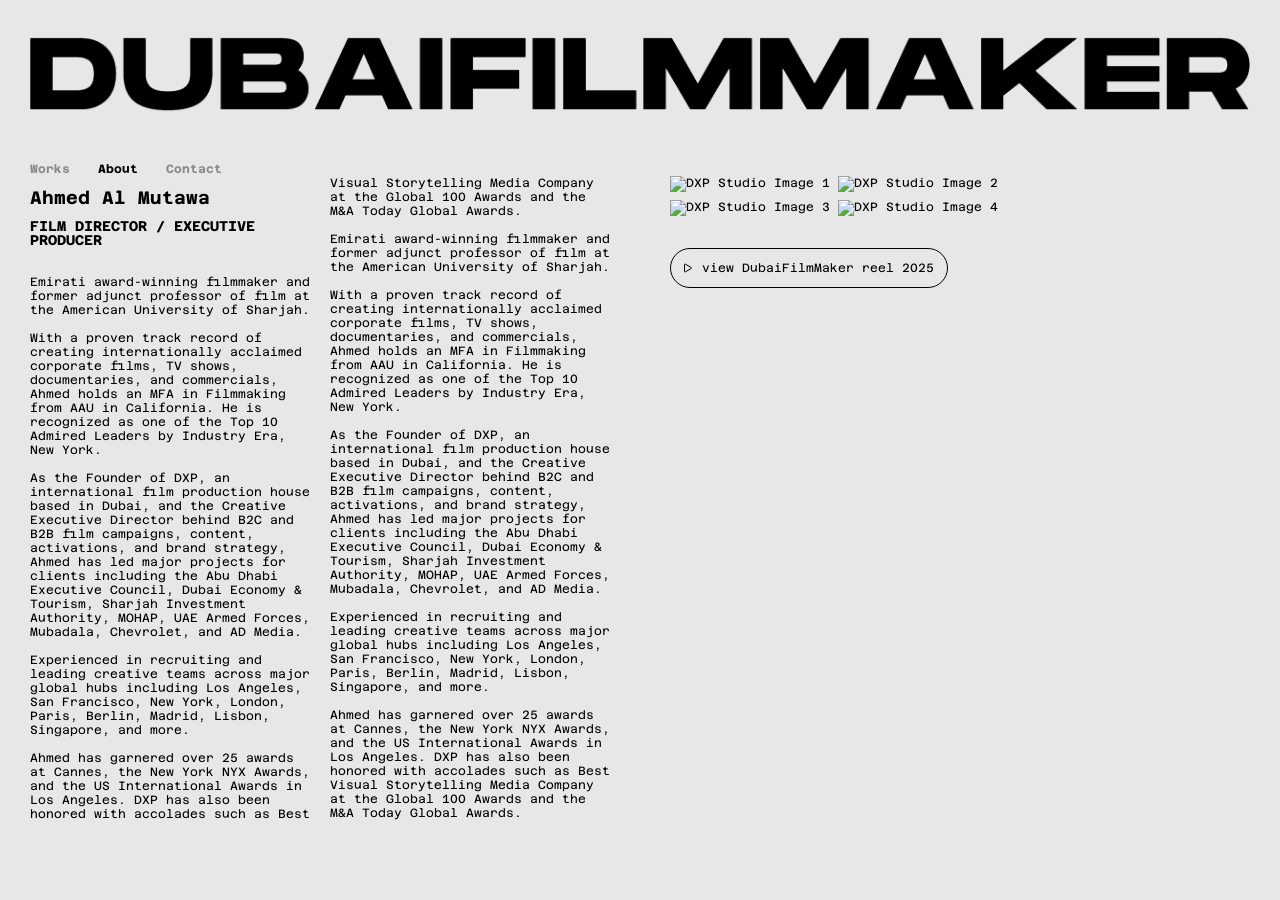
==== commit 35056dfb: "fix the header logo alignemnt ; As per management he request the alignment to be fixed to align the " ====
--- a/about.html
+++ b/about.html
@@ -49,6 +49,7 @@
     <link rel="icon" type="image/x-icon" href="assets/favicons/final_favicon/favicon.ico" />
     <link rel="stylesheet" href="3.7.8/plyr.css" />
     <link href="assets/dist/build.min.css" rel="stylesheet" />
+    <link href="assets/css/header-logo-match.css" rel="stylesheet" />
     <!-- <link href="assets/css/page-loading.css" rel="stylesheet" /> -->
     <link href="assets/css/header-spacing-adjustment.css" rel="stylesheet" />
     <link href="assets/css/templates/about.css" rel="stylesheet" />
--- a/assets/css/header-logo-match.css
+++ b/assets/css/header-logo-match.css
@@ -0,0 +1,36 @@
+/* Header Logo - Ensure it fits within container boundaries */
+
+.header__logo {
+  max-width: 100%;
+  width: 100%;
+  height: auto;
+  display: block;
+  object-fit: contain;
+}
+
+/* Ensure logo link container respects boundaries */
+.header__nav .logo-link {
+  display: block;
+  max-width: 100%;
+  overflow: hidden;
+}
+
+/* Mobile: Account for menu button space */
+@media (max-width: 767px) {
+  .header__nav .logo-link {
+    width: calc(100% - 100px);
+    max-width: calc(100% - 100px);
+  }
+}
+
+/* Desktop: Full width available */
+@media (min-width: 768px) {
+  .header__nav .logo-link {
+    width: 100%;
+    max-width: 100%;
+  }
+  
+  .header__logo {
+    max-width: calc(100vw - 60px);
+  }
+}
--- a/assets/css/page-loading.css
+++ b/assets/css/page-loading.css
@@ -0,0 +1,49 @@
+/**
+ * Page Loading Indicator
+ * Shows loading state during navigation
+ */
+
+.page-loading-indicator {
+  position: fixed;
+  top: 50%;
+  left: 50%;
+  transform: translate(-50%, -50%);
+  color: white;
+  font-size: 14px;
+  font-family: 'Azeret Mono', monospace;
+  z-index: 10000;
+  text-align: center;
+  pointer-events: none;
+}
+
+.page-loading-indicator::after {
+  content: '';
+  display: inline-block;
+  width: 12px;
+  height: 12px;
+  margin-left: 8px;
+  border: 2px solid rgba(255, 255, 255, 0.3);
+  border-top-color: white;
+  border-radius: 50%;
+  animation: page-loading-spin 0.6s linear infinite;
+}
+
+@keyframes page-loading-spin {
+  to {
+    transform: rotate(360deg);
+  }
+}
+
+/* Fade in animation for page content */
+.page-inner-content {
+  animation: page-fade-in 0.3s ease-out;
+}
+
+@keyframes page-fade-in {
+  from {
+    opacity: 0;
+  }
+  to {
+    opacity: 1;
+  }
+}
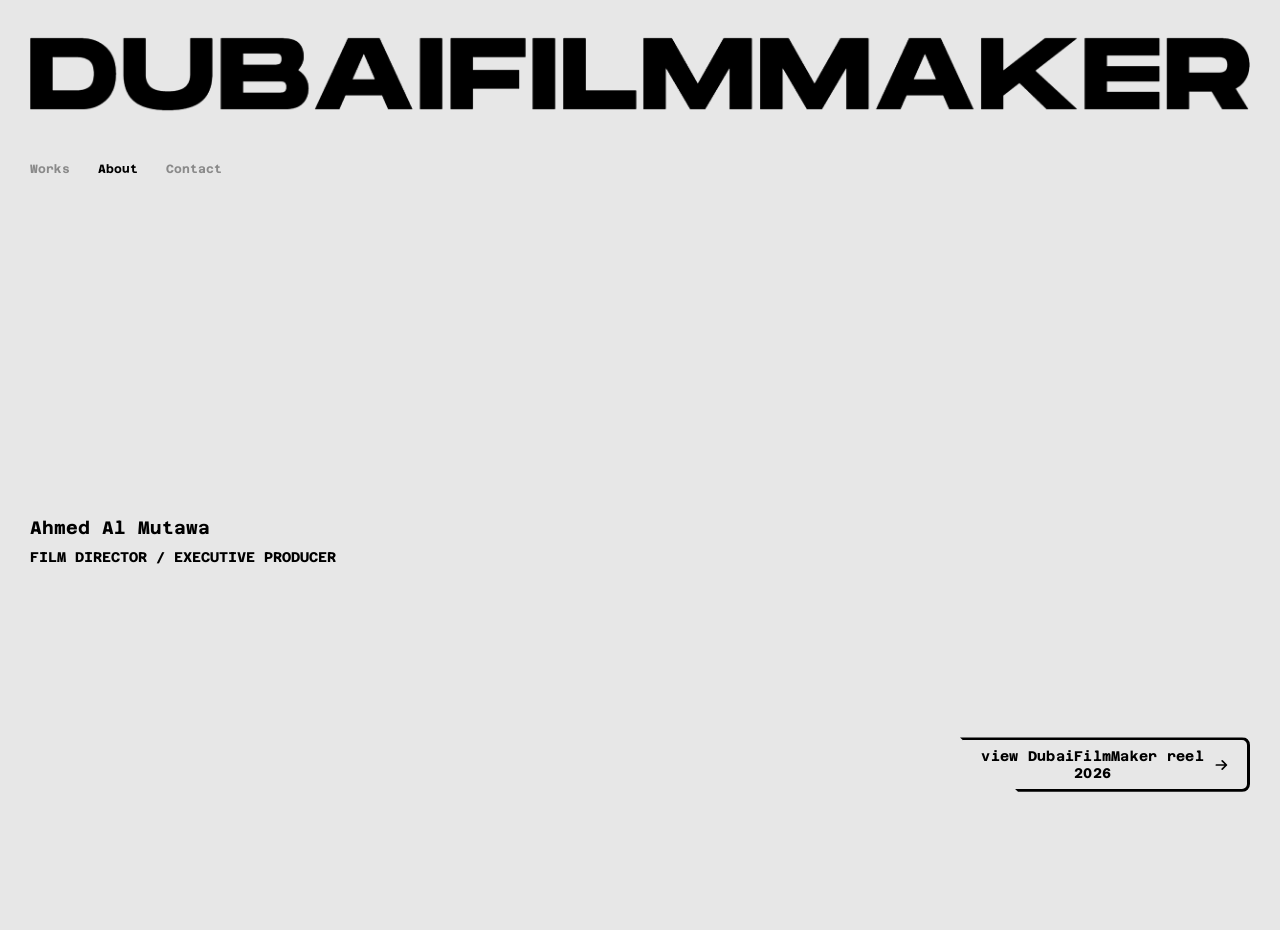
==== commit a8eb64aa: "feat: Implement magazine-style About page with responsive mobile layout based on Web Designer - Add " ====
--- a/about.html
+++ b/about.html
@@ -132,34 +132,29 @@
 
             <div class="about-inner-wrapper">
               <div class="content-wrapper">
-                <div class="box box--about">
+                <div class="about-content">
                   <!-- Content will be loaded from JSON -->
                   <!-- Loading about content... -->
                 </div>
+                
               </div>
-
-              <div class="images-button-wrapper">
+                            <div class="images-button-wrapper">
                 <div class="list list--about-images">
                   <!-- Images will be loaded dynamically from about.json -->
                 </div>
                 
-                <button class="player-link js-open-popin-video btn-reel">
-                  <svg
-                    width="8"
-                    height="10"
-                    viewBox="0 0 8 10"
-                    fill="none"
-                    xmlns="http://www.w3.org/2000/svg"
-                  >
-                    <path
-                      d="M7.25 4.56699C7.58333 4.75944 7.58333 5.24056 7.25 5.43301L1.25 8.89711C0.916667 9.08956 0.500001 8.849 0.500001 8.4641L0.500001 1.5359C0.500001 1.151 0.916668 0.910436 1.25 1.10289L7.25 4.56699Z"
-                      stroke="currentColor"
-                    />
+                <button class="btn-reel js-open-popin-video">
+                  <span class="cta-text">view DubaiFilmMaker reel 2026</span>
+                  <svg class="cta-arrow" width="20" height="20" viewBox="0 0 20 20" fill="none" xmlns="http://www.w3.org/2000/svg">
+                    <path d="M4 10H16M16 10L11 5M16 10L11 15" stroke="currentColor" stroke-width="2" stroke-linecap="round" stroke-linejoin="round"></path>
                   </svg>
-                  Loading...
                 </button>
               </div>
+
+
+            
             </div>
+            
 
             <div
               class="popin popin-video js-popin-video"
@@ -167,7 +162,7 @@
               lock-scroll
             >
               <div class="video-infos">
-                <h2>DubaiFilmMaker reel 2025</h2>
+                <h2>DubaiFilmMaker reel 2026</h2>
               </div>
               <button class="lnk lnk--through popin-close js-close-popin-video">
                 close
--- a/assets/css/templates/about.css
+++ b/assets/css/templates/about.css
@@ -7,7 +7,7 @@
 }
 
 /* Override build.min.css default horizontal scroll behavior */
-.about-inner-wrapper .list--about-images {
+/* .about-inner-wrapper .list--about-images {
   overflow-x: visible !important;
   overflow-y: visible !important;
   white-space: normal !important;
@@ -24,71 +24,227 @@
   display: block !important;
   height: auto !important;
   width: auto !important;
-}
+} */
 
 /* Mobile: Button styling and positioning */
 @media (max-width: 1023px) {
+  .about-content {
+    display: flex !important;
+    flex-direction: column !important;
+  }
+  
+  .about-inner-wrapper {
+
+  }
+  
+  /* Make about-content a flex container to control all children order */
+  .about-content {
+    display: flex !important;
+    flex-direction: column !important;
+  }
+  
+  /* Set order for all elements */
+  .about-header {
+    order: 0 !important;
+  }
+  
+  .col-intro {
+    order: 1 !important;
+  }
+  
+  .col-biography {
+    order: 2 !important;
+  }
+  
+  .col-achievements {
+    order: 3 !important;
+  }
+  
+  .col-large-image {
+    order: 4 !important;
+  }
+  
+  .col-remaining-bio {
+    order: 5 !important;
+  }
+  
+  .col-remaining-company {
+    order: 8 !important;
+  }
+  
+  .col-company {
+    order: 7 !important;
+  }
+  
+  /* Match padding with content-wrapper */
+  .images-button-wrapper {
+    padding: 0 !important;
+    order: 10 !important;
+  }
+  
+  /* ROW 1: Header - Mobile */
+
+  
+  /* ROW 2: Stack columns vertically on mobile */
+  .about-row-2 {
+    display: contents !important;
+  }
+  
+  .col-intro,
+  .col-biography,
+  .col-achievements,
+  .col-company {
+    margin-bottom: 2.5rem !important;
+  }
+  
+  /* ROW 3: Stack vertically on mobile */
+  .about-row-3 {
+    display: contents !important;
+  }
+  
+  .col-large-image {
+    margin-bottom: 2rem !important;
+  }
+  
+  .col-large-image img {
+    width: 100% !important;
+    height: auto !important;
+    display: block !important;
+  }
+  
+  .col-remaining-content {
+    display: contents !important;
+  }
+  
+  .col-remaining-bio,
+  .col-remaining-company {
+    margin-bottom: 2.5rem !important;
+  }
+  
+  /* ROW 4: Stack images and button vertically */
   .images-button-wrapper {
     display: flex !important;
     flex-direction: column !important;
     gap: 1.5rem !important;
-    
   }
   
   .images-button-wrapper .btn-reel {
-    /* width: 100% !important; */
     max-width: 400px !important;
     margin: 0 auto 3rem auto !important;
     padding: 0.75rem 1.5rem !important;
     text-align: center !important;
-  }
-}
-
-/* About page two-column layout on desktop */
+    grid-column: unset !important;
+    grid-row: unset !important;
+  }
+  
+  .list--about-images {
+    grid-column: unset !important;
+    grid-row: unset !important;
+  }
+}
+
+/* About page magazine layout */
 @media (min-width: 1024px) {
   .about-inner-wrapper {
+    margin-top: 30px !important;
+    padding: 0 30px !important;
+  }
+  
+  .content-wrapper {
+    width: 100% !important;
+    padding: 0 !important;
+    box-sizing: border-box !important;
+  }
+  
+  /* ROW 1: Header */
+
+
+  
+  /* ROW 2: 4-column grid */
+  .about-row-2 {
+    display: grid !important;
+    grid-template-columns: repeat(4, 1fr) !important;
+    gap: 30px !important;
+    margin-bottom: 1rem !important;
+  }
+  
+  .about-row-2 h4 {
+    font-size: 0.75rem !important;
+    text-transform: uppercase !important;
+    letter-spacing: 0.1em !important;
+    margin-bottom: 1rem !important;
+    opacity: 0.6 !important;
+  }
+  
+  .about-row-2 p {
+    line-height: 1.6 !important;
+    font-size: 0.9rem !important;
+  }
+  
+  /* ROW 3: Large image + Content (2 columns: image left, 2-column content right) */
+  .about-row-3 {
     display: grid !important;
     grid-template-columns: 1fr 1fr !important;
-    gap: 0 !important;
-    align-items: start !important;
-    padding: 0 !important;
-  }
-  
-  .content-wrapper {
+    gap: 40px !important;
+    margin-bottom: 2rem !important;
+  }
+  
+  .col-large-image {
     grid-column: 1 !important;
-    padding: 0 30px !important;
-    box-sizing: border-box !important;
-  }
-  
-  /* Right column wrapper for images + button */
-  .images-button-wrapper {
+  }
+  
+  .col-large-image img {
+    width: 100% !important;
+    height: auto !important;
+    display: block !important;
+  }
+  
+  .col-remaining-content {
     grid-column: 2 !important;
+    display: grid !important;
+    grid-template-columns: 1fr 1fr !important;
+    gap: 30px !important;
+  }
+  
+  .col-remaining-bio,
+  .col-remaining-company {
     display: flex !important;
     flex-direction: column !important;
-    gap: 2rem !important;
-    align-items: flex-start !important;
-    justify-content: flex-start !important;
-    max-width: none !important;
-    padding: 0 30px !important;
+    gap: 30px !important;
+  }
+  
+  .col-remaining-bio p,
+  .col-remaining-company p {
+    margin-bottom: 0 !important;
+    break-inside: avoid !important;
+    font-size: 0.9rem !important;
+    line-height: 1.6 !important;
+  }
+  
+  /* ROW 4: Thumbnails + Button */
+  .images-button-wrapper {
+    display: grid !important;
+    grid-template-columns: repeat(4, 1fr) !important;
+    gap: 20px !important;
+    align-items: center !important;
+    padding: 0 !important;
     width: 100% !important;
     box-sizing: border-box !important;
   }
   
   .list--about-images {
-    margin-top: 0 !important;
-    width: 100% !important;
+    grid-column: 1 / 4 !important;
+    grid-row: 1 !important;
+    display: grid !important;
+    grid-template-columns: repeat(2, 1fr) !important;
+    gap: 20px !important;
+    margin: 0 !important;
     padding: 0 !important;
   }
   
-  /* Button below images on desktop */
-  .images-button-wrapper .btn-reel {
-    /* width: 100% !important; */
-    text-align: center !important;
-  }
-  
-  /* Remove the spacing div on desktop */
-  .about-inner-wrapper > div[style*="margin-top: 30px"] {
-    display: none !important;
+  .btn-reel {
+    grid-column: 4 !important;
+    grid-row: 1 !important;
   }
 }
 
@@ -104,23 +260,197 @@
   box-sizing: border-box !important;
 }
 
+/* About page "View Reel" button - matching homepage CTA design */
+.btn-reel {
+  display: flex !important;
+  align-items: center !important;
+  justify-content: center !important;
+  gap: 8px !important;
+  padding: 11px 20px !important;
+  background: transparent !important;
+  border: none !important;
+  color: var(--dark-color, #000000) !important;
+  font-family: 'Azeret Mono', sans-serif, system-ui !important;
+  font-optical-sizing: auto !important;
+  font-style: normal !important;
+  font-size: 14px !important;
+  font-weight: 700 !important;
+  letter-spacing: 0.02em !important;
+  text-decoration: none !important;
+  cursor: pointer !important;
+  position: relative !important;
+  overflow: hidden !important;
+  transition: color 0.4s cubic-bezier(0.2, 0, 0.8, 1) !important;
+  width: fit-content !important;
+  justify-self: center !important;
+}
+
+/* SVG Frame Container - Open frame effect with rounded corners */
+.btn-reel::before {
+  content: '' !important;
+  position: absolute !important;
+  top: 0 !important;
+  left: 0 !important;
+  right: 0 !important;
+  bottom: 0 !important;
+  border: 3px solid var(--dark-color, #000000) !important;
+  border-radius: 0 8px 8px 0 !important;
+  /* Create "open frame" effect - no left border initially */
+  clip-path: polygon(
+    0 0,
+    100% 0,
+    100% 100%,
+    20% 100%
+  ) !important;
+  transition: clip-path 0.5s cubic-bezier(0.2, 0, 0.8, 1), border-radius 0.5s cubic-bezier(0.2, 0, 0.8, 1) !important;
+  z-index: 0 !important;
+}
+
+/* Background fill layer */
+.btn-reel::after {
+  content: '' !important;
+  position: absolute !important;
+  top: 0 !important;
+  left: 0 !important;
+  right: 0 !important;
+  bottom: 0 !important;
+  background: var(--dark-color, #000000) !important;
+  border-radius: 0 8px 8px 0 !important;
+  transform: scaleX(0) !important;
+  transform-origin: left !important;
+  transition: transform 0.4s cubic-bezier(0.2, 0, 0.8, 1) 0.3s, border-radius 0.5s cubic-bezier(0.2, 0, 0.8, 1) !important;
+  z-index: 0 !important;
+}
+
+/* Hover State: Close the frame */
+@media (hover: hover) {
+  .btn-reel:hover::before {
+    clip-path: polygon(0 0, 100% 0, 100% 100%, 0 100%) !important;
+    border-radius: 8px !important;
+  }
+  
+  .btn-reel:hover::after {
+    transform: scaleX(1) !important;
+    border-radius: 8px !important;
+  }
+  
+  .btn-reel:hover {
+    color: var(--light-color, #ffffff) !important;
+  }
+  
+  .btn-reel:hover svg {
+    transform: translateX(4px) !important;
+  }
+}
+
+/* Active state */
+.btn-reel:active::before {
+  clip-path: polygon(0 0, 100% 0, 100% 100%, 0 100%) !important;
+}
+
+.btn-reel:active::after {
+  transform: scaleX(1) !important;
+  transition-delay: 0s !important;
+}
+
+.btn-reel:active {
+  color: var(--light-color, #ffffff) !important;
+}
+
+/* SVG icon styling */
+.btn-reel svg {
+  position: relative !important;
+  z-index: 2 !important;
+  width: 20px !important;
+  height: 20px !important;
+  transition: transform 0.3s cubic-bezier(0.2, 0, 0.8, 1) !important;
+}
+
+/* Text content layer */
+.btn-reel .cta-text {
+  position: relative !important;
+  z-index: 2 !important;
+}
+
 /* Mobile: 1 column for better image display */
 @media (max-width: 767px) {
   .list--about-images {
-    grid-template-columns: 1fr !important; /* Single column on mobile */
-    grid-auto-rows: auto !important; /* Auto height based on image */
+    grid-template-columns: 1fr !important;
+    grid-auto-rows: auto !important;
     margin-top: 2rem !important;
-    gap: 0.5rem !important; /* Small gap between images */
+    gap: 0.5rem !important;
   }
 }
 
 /* Tablet: 2 columns */
 @media (min-width: 768px) and (max-width: 1023px) {
+  .about-inner-wrapper {
+    margin-top: 25px !important;
+    padding: 0 25px !important;
+  }
+  
+  /* ROW 1: Header - Tablet */
+
+  /* ROW 2: 2-column grid on tablet */
+  .about-row-2 {
+    display: grid !important;
+    grid-template-columns: repeat(2, 1fr) !important;
+    gap: 25px !important;
+    margin-bottom: 2.5rem !important;
+  }
+  
+  .about-row-2 p {
+    line-height: 1.6 !important;
+    font-size: 0.9rem !important;
+  }
+  
+  /* ROW 3: Stack vertically on tablet */
+  .about-row-3 {
+    display: flex !important;
+    flex-direction: column !important;
+    gap: 2.5rem !important;
+    margin-bottom: 2.5rem !important;
+  }
+  
+  .col-large-image img {
+    width: 100% !important;
+    height: auto !important;
+    display: block !important;
+  }
+  
+  .col-remaining-content {
+    display: grid !important;
+    grid-template-columns: repeat(2, 1fr) !important;
+    gap: 25px !important;
+  }
+  
+  .col-remaining-content p {
+    margin-bottom: 0 !important;
+    font-size: 0.9rem !important;
+    line-height: 1.6 !important;
+  }
+  
+  /* ROW 4: Images in 2 columns, button below */
+  .images-button-wrapper {
+    display: flex !important;
+    flex-direction: column !important;
+    gap: 2rem !important;
+    padding: 0 25px !important;
+  }
+  
+  .images-button-wrapper .btn-reel {
+    margin: 0 auto !important;
+    grid-column: unset !important;
+    grid-row: unset !important;
+  }
+  
   .list--about-images {
     grid-template-columns: repeat(2, 1fr) !important;
-    grid-auto-rows: auto !important; /* Auto height based on image */
-    margin-top: 2rem !important;
-    gap: 0.5rem !important; /* Small gap between images */
+    grid-auto-rows: auto !important;
+    margin-top: 0 !important;
+    gap: 0.5rem !important;
+    grid-column: unset !important;
+    grid-row: unset !important;
   }
 }
 
@@ -128,8 +458,8 @@
 @media (min-width: 1024px) {
   .list--about-images {
     grid-template-columns: repeat(2, 1fr) !important;
-    grid-auto-rows: auto !important; /* Auto height based on image */
-    gap: 0.5rem !important; /* Small gap between images */
+    grid-auto-rows: auto !important;
+    gap: 0.5rem !important;
   }
 }
 
@@ -137,48 +467,55 @@
   margin: 0 !important;
   padding: 0 !important;
   overflow: hidden !important;
-  background: transparent !important; /* Changed from #000 to transparent */
+  background: transparent !important;
 }
 
 .list--about-images .about-image-item {
   margin: 0 !important;
   padding: 0 !important;
   overflow: hidden !important;
-  background: transparent !important; /* Changed from #000 to transparent */
+  background: transparent !important;
   display: block !important;
 }
 
 .list--about-images .pic {
   width: 100% !important;
-  height: auto !important; /* Changed to auto to maintain aspect ratio */
+  height: auto !important;
   display: block !important;
-  object-fit: cover !important; /* Back to cover for seamless look */
+  object-fit: cover !important;
   object-position: center !important;
   transition: opacity 0.3s ease, transform 0.3s ease !important;
 }
 
 .list--about-images li:hover .pic {
   opacity: 0.85 !important;
-  transform: scale(1.02) !important; /* Subtle zoom on hover */
-}
-
-/* Masonry pattern - varied sizes (only applies when there are many images) */
+  transform: scale(1.02) !important;
+}
+
+/* Masonry pattern - varied sizes */
 .list--about-images .about-image-item:nth-child(5n+1) {
-  grid-row: span 1 !important; /* Disabled spanning for cleaner look with few images */
+  grid-row: span 1 !important;
 }
 
 .list--about-images .about-image-item:nth-child(5n+4) {
-  grid-column: span 1 !important; /* Disabled spanning for cleaner look with few images */
+  grid-column: span 1 !important;
 }
 
 /* Special layout for exactly 3 images */
 @media (min-width: 768px) {
   .list--about-images:has(.about-image-item:nth-child(3):last-child) {
-    /* If there are exactly 3 images, make first image span 2 columns */
     grid-template-columns: repeat(2, 1fr) !important;
   }
   
   .list--about-images:has(.about-image-item:nth-child(3):last-child) .about-image-item:first-child {
-    grid-column: span 2 !important; /* First image spans full width */
-  }
-}
+    grid-column: span 2 !important;
+  }
+}
+
+
+/* Clean about-content container (no conflicting styles) */
+.about-content {
+  width: 100% !important;
+  columns: auto !important;
+  column-count: 1 !important;
+}
--- a/assets/css/templates/about.css
+++ b/assets/css/templates/about.css
@@ -7,7 +7,7 @@
 }
 
 /* Override build.min.css default horizontal scroll behavior */
-.about-inner-wrapper .list--about-images {
+/* .about-inner-wrapper .list--about-images {
   overflow-x: visible !important;
   overflow-y: visible !important;
   white-space: normal !important;
@@ -24,71 +24,227 @@
   display: block !important;
   height: auto !important;
   width: auto !important;
-}
+} */
 
 /* Mobile: Button styling and positioning */
 @media (max-width: 1023px) {
+  .about-content {
+    display: flex !important;
+    flex-direction: column !important;
+  }
+  
+  .about-inner-wrapper {
+
+  }
+  
+  /* Make about-content a flex container to control all children order */
+  .about-content {
+    display: flex !important;
+    flex-direction: column !important;
+  }
+  
+  /* Set order for all elements */
+  .about-header {
+    order: 0 !important;
+  }
+  
+  .col-intro {
+    order: 1 !important;
+  }
+  
+  .col-biography {
+    order: 2 !important;
+  }
+  
+  .col-achievements {
+    order: 3 !important;
+  }
+  
+  .col-large-image {
+    order: 4 !important;
+  }
+  
+  .col-remaining-bio {
+    order: 5 !important;
+  }
+  
+  .col-remaining-company {
+    order: 8 !important;
+  }
+  
+  .col-company {
+    order: 7 !important;
+  }
+  
+  /* Match padding with content-wrapper */
+  .images-button-wrapper {
+    padding: 0 !important;
+    order: 10 !important;
+  }
+  
+  /* ROW 1: Header - Mobile */
+
+  
+  /* ROW 2: Stack columns vertically on mobile */
+  .about-row-2 {
+    display: contents !important;
+  }
+  
+  .col-intro,
+  .col-biography,
+  .col-achievements,
+  .col-company {
+    margin-bottom: 2.5rem !important;
+  }
+  
+  /* ROW 3: Stack vertically on mobile */
+  .about-row-3 {
+    display: contents !important;
+  }
+  
+  .col-large-image {
+    margin-bottom: 2rem !important;
+  }
+  
+  .col-large-image img {
+    width: 100% !important;
+    height: auto !important;
+    display: block !important;
+  }
+  
+  .col-remaining-content {
+    display: contents !important;
+  }
+  
+  .col-remaining-bio,
+  .col-remaining-company {
+    margin-bottom: 2.5rem !important;
+  }
+  
+  /* ROW 4: Stack images and button vertically */
   .images-button-wrapper {
     display: flex !important;
     flex-direction: column !important;
     gap: 1.5rem !important;
-    
   }
   
   .images-button-wrapper .btn-reel {
-    /* width: 100% !important; */
     max-width: 400px !important;
     margin: 0 auto 3rem auto !important;
     padding: 0.75rem 1.5rem !important;
     text-align: center !important;
-  }
-}
-
-/* About page two-column layout on desktop */
+    grid-column: unset !important;
+    grid-row: unset !important;
+  }
+  
+  .list--about-images {
+    grid-column: unset !important;
+    grid-row: unset !important;
+  }
+}
+
+/* About page magazine layout */
 @media (min-width: 1024px) {
   .about-inner-wrapper {
+    margin-top: 30px !important;
+    padding: 0 30px !important;
+  }
+  
+  .content-wrapper {
+    width: 100% !important;
+    padding: 0 !important;
+    box-sizing: border-box !important;
+  }
+  
+  /* ROW 1: Header */
+
+
+  
+  /* ROW 2: 4-column grid */
+  .about-row-2 {
+    display: grid !important;
+    grid-template-columns: repeat(4, 1fr) !important;
+    gap: 30px !important;
+    margin-bottom: 1rem !important;
+  }
+  
+  .about-row-2 h4 {
+    font-size: 0.75rem !important;
+    text-transform: uppercase !important;
+    letter-spacing: 0.1em !important;
+    margin-bottom: 1rem !important;
+    opacity: 0.6 !important;
+  }
+  
+  .about-row-2 p {
+    line-height: 1.6 !important;
+    font-size: 0.9rem !important;
+  }
+  
+  /* ROW 3: Large image + Content (2 columns: image left, 2-column content right) */
+  .about-row-3 {
     display: grid !important;
     grid-template-columns: 1fr 1fr !important;
-    gap: 0 !important;
-    align-items: start !important;
-    padding: 0 !important;
-  }
-  
-  .content-wrapper {
+    gap: 40px !important;
+    margin-bottom: 2rem !important;
+  }
+  
+  .col-large-image {
     grid-column: 1 !important;
-    padding: 0 30px !important;
-    box-sizing: border-box !important;
-  }
-  
-  /* Right column wrapper for images + button */
-  .images-button-wrapper {
+  }
+  
+  .col-large-image img {
+    width: 100% !important;
+    height: auto !important;
+    display: block !important;
+  }
+  
+  .col-remaining-content {
     grid-column: 2 !important;
+    display: grid !important;
+    grid-template-columns: 1fr 1fr !important;
+    gap: 30px !important;
+  }
+  
+  .col-remaining-bio,
+  .col-remaining-company {
     display: flex !important;
     flex-direction: column !important;
-    gap: 2rem !important;
-    align-items: flex-start !important;
-    justify-content: flex-start !important;
-    max-width: none !important;
-    padding: 0 30px !important;
+    gap: 30px !important;
+  }
+  
+  .col-remaining-bio p,
+  .col-remaining-company p {
+    margin-bottom: 0 !important;
+    break-inside: avoid !important;
+    font-size: 0.9rem !important;
+    line-height: 1.6 !important;
+  }
+  
+  /* ROW 4: Thumbnails + Button */
+  .images-button-wrapper {
+    display: grid !important;
+    grid-template-columns: repeat(4, 1fr) !important;
+    gap: 20px !important;
+    align-items: center !important;
+    padding: 0 !important;
     width: 100% !important;
     box-sizing: border-box !important;
   }
   
   .list--about-images {
-    margin-top: 0 !important;
-    width: 100% !important;
+    grid-column: 1 / 4 !important;
+    grid-row: 1 !important;
+    display: grid !important;
+    grid-template-columns: repeat(2, 1fr) !important;
+    gap: 20px !important;
+    margin: 0 !important;
     padding: 0 !important;
   }
   
-  /* Button below images on desktop */
-  .images-button-wrapper .btn-reel {
-    /* width: 100% !important; */
-    text-align: center !important;
-  }
-  
-  /* Remove the spacing div on desktop */
-  .about-inner-wrapper > div[style*="margin-top: 30px"] {
-    display: none !important;
+  .btn-reel {
+    grid-column: 4 !important;
+    grid-row: 1 !important;
   }
 }
 
@@ -104,23 +260,197 @@
   box-sizing: border-box !important;
 }
 
+/* About page "View Reel" button - matching homepage CTA design */
+.btn-reel {
+  display: flex !important;
+  align-items: center !important;
+  justify-content: center !important;
+  gap: 8px !important;
+  padding: 11px 20px !important;
+  background: transparent !important;
+  border: none !important;
+  color: var(--dark-color, #000000) !important;
+  font-family: 'Azeret Mono', sans-serif, system-ui !important;
+  font-optical-sizing: auto !important;
+  font-style: normal !important;
+  font-size: 14px !important;
+  font-weight: 700 !important;
+  letter-spacing: 0.02em !important;
+  text-decoration: none !important;
+  cursor: pointer !important;
+  position: relative !important;
+  overflow: hidden !important;
+  transition: color 0.4s cubic-bezier(0.2, 0, 0.8, 1) !important;
+  width: fit-content !important;
+  justify-self: center !important;
+}
+
+/* SVG Frame Container - Open frame effect with rounded corners */
+.btn-reel::before {
+  content: '' !important;
+  position: absolute !important;
+  top: 0 !important;
+  left: 0 !important;
+  right: 0 !important;
+  bottom: 0 !important;
+  border: 3px solid var(--dark-color, #000000) !important;
+  border-radius: 0 8px 8px 0 !important;
+  /* Create "open frame" effect - no left border initially */
+  clip-path: polygon(
+    0 0,
+    100% 0,
+    100% 100%,
+    20% 100%
+  ) !important;
+  transition: clip-path 0.5s cubic-bezier(0.2, 0, 0.8, 1), border-radius 0.5s cubic-bezier(0.2, 0, 0.8, 1) !important;
+  z-index: 0 !important;
+}
+
+/* Background fill layer */
+.btn-reel::after {
+  content: '' !important;
+  position: absolute !important;
+  top: 0 !important;
+  left: 0 !important;
+  right: 0 !important;
+  bottom: 0 !important;
+  background: var(--dark-color, #000000) !important;
+  border-radius: 0 8px 8px 0 !important;
+  transform: scaleX(0) !important;
+  transform-origin: left !important;
+  transition: transform 0.4s cubic-bezier(0.2, 0, 0.8, 1) 0.3s, border-radius 0.5s cubic-bezier(0.2, 0, 0.8, 1) !important;
+  z-index: 0 !important;
+}
+
+/* Hover State: Close the frame */
+@media (hover: hover) {
+  .btn-reel:hover::before {
+    clip-path: polygon(0 0, 100% 0, 100% 100%, 0 100%) !important;
+    border-radius: 8px !important;
+  }
+  
+  .btn-reel:hover::after {
+    transform: scaleX(1) !important;
+    border-radius: 8px !important;
+  }
+  
+  .btn-reel:hover {
+    color: var(--light-color, #ffffff) !important;
+  }
+  
+  .btn-reel:hover svg {
+    transform: translateX(4px) !important;
+  }
+}
+
+/* Active state */
+.btn-reel:active::before {
+  clip-path: polygon(0 0, 100% 0, 100% 100%, 0 100%) !important;
+}
+
+.btn-reel:active::after {
+  transform: scaleX(1) !important;
+  transition-delay: 0s !important;
+}
+
+.btn-reel:active {
+  color: var(--light-color, #ffffff) !important;
+}
+
+/* SVG icon styling */
+.btn-reel svg {
+  position: relative !important;
+  z-index: 2 !important;
+  width: 20px !important;
+  height: 20px !important;
+  transition: transform 0.3s cubic-bezier(0.2, 0, 0.8, 1) !important;
+}
+
+/* Text content layer */
+.btn-reel .cta-text {
+  position: relative !important;
+  z-index: 2 !important;
+}
+
 /* Mobile: 1 column for better image display */
 @media (max-width: 767px) {
   .list--about-images {
-    grid-template-columns: 1fr !important; /* Single column on mobile */
-    grid-auto-rows: auto !important; /* Auto height based on image */
+    grid-template-columns: 1fr !important;
+    grid-auto-rows: auto !important;
     margin-top: 2rem !important;
-    gap: 0.5rem !important; /* Small gap between images */
+    gap: 0.5rem !important;
   }
 }
 
 /* Tablet: 2 columns */
 @media (min-width: 768px) and (max-width: 1023px) {
+  .about-inner-wrapper {
+    margin-top: 25px !important;
+    padding: 0 25px !important;
+  }
+  
+  /* ROW 1: Header - Tablet */
+
+  /* ROW 2: 2-column grid on tablet */
+  .about-row-2 {
+    display: grid !important;
+    grid-template-columns: repeat(2, 1fr) !important;
+    gap: 25px !important;
+    margin-bottom: 2.5rem !important;
+  }
+  
+  .about-row-2 p {
+    line-height: 1.6 !important;
+    font-size: 0.9rem !important;
+  }
+  
+  /* ROW 3: Stack vertically on tablet */
+  .about-row-3 {
+    display: flex !important;
+    flex-direction: column !important;
+    gap: 2.5rem !important;
+    margin-bottom: 2.5rem !important;
+  }
+  
+  .col-large-image img {
+    width: 100% !important;
+    height: auto !important;
+    display: block !important;
+  }
+  
+  .col-remaining-content {
+    display: grid !important;
+    grid-template-columns: repeat(2, 1fr) !important;
+    gap: 25px !important;
+  }
+  
+  .col-remaining-content p {
+    margin-bottom: 0 !important;
+    font-size: 0.9rem !important;
+    line-height: 1.6 !important;
+  }
+  
+  /* ROW 4: Images in 2 columns, button below */
+  .images-button-wrapper {
+    display: flex !important;
+    flex-direction: column !important;
+    gap: 2rem !important;
+    padding: 0 25px !important;
+  }
+  
+  .images-button-wrapper .btn-reel {
+    margin: 0 auto !important;
+    grid-column: unset !important;
+    grid-row: unset !important;
+  }
+  
   .list--about-images {
     grid-template-columns: repeat(2, 1fr) !important;
-    grid-auto-rows: auto !important; /* Auto height based on image */
-    margin-top: 2rem !important;
-    gap: 0.5rem !important; /* Small gap between images */
+    grid-auto-rows: auto !important;
+    margin-top: 0 !important;
+    gap: 0.5rem !important;
+    grid-column: unset !important;
+    grid-row: unset !important;
   }
 }
 
@@ -128,8 +458,8 @@
 @media (min-width: 1024px) {
   .list--about-images {
     grid-template-columns: repeat(2, 1fr) !important;
-    grid-auto-rows: auto !important; /* Auto height based on image */
-    gap: 0.5rem !important; /* Small gap between images */
+    grid-auto-rows: auto !important;
+    gap: 0.5rem !important;
   }
 }
 
@@ -137,48 +467,55 @@
   margin: 0 !important;
   padding: 0 !important;
   overflow: hidden !important;
-  background: transparent !important; /* Changed from #000 to transparent */
+  background: transparent !important;
 }
 
 .list--about-images .about-image-item {
   margin: 0 !important;
   padding: 0 !important;
   overflow: hidden !important;
-  background: transparent !important; /* Changed from #000 to transparent */
+  background: transparent !important;
   display: block !important;
 }
 
 .list--about-images .pic {
   width: 100% !important;
-  height: auto !important; /* Changed to auto to maintain aspect ratio */
+  height: auto !important;
   display: block !important;
-  object-fit: cover !important; /* Back to cover for seamless look */
+  object-fit: cover !important;
   object-position: center !important;
   transition: opacity 0.3s ease, transform 0.3s ease !important;
 }
 
 .list--about-images li:hover .pic {
   opacity: 0.85 !important;
-  transform: scale(1.02) !important; /* Subtle zoom on hover */
-}
-
-/* Masonry pattern - varied sizes (only applies when there are many images) */
+  transform: scale(1.02) !important;
+}
+
+/* Masonry pattern - varied sizes */
 .list--about-images .about-image-item:nth-child(5n+1) {
-  grid-row: span 1 !important; /* Disabled spanning for cleaner look with few images */
+  grid-row: span 1 !important;
 }
 
 .list--about-images .about-image-item:nth-child(5n+4) {
-  grid-column: span 1 !important; /* Disabled spanning for cleaner look with few images */
+  grid-column: span 1 !important;
 }
 
 /* Special layout for exactly 3 images */
 @media (min-width: 768px) {
   .list--about-images:has(.about-image-item:nth-child(3):last-child) {
-    /* If there are exactly 3 images, make first image span 2 columns */
     grid-template-columns: repeat(2, 1fr) !important;
   }
   
   .list--about-images:has(.about-image-item:nth-child(3):last-child) .about-image-item:first-child {
-    grid-column: span 2 !important; /* First image spans full width */
-  }
-}
+    grid-column: span 2 !important;
+  }
+}
+
+
+/* Clean about-content container (no conflicting styles) */
+.about-content {
+  width: 100% !important;
+  columns: auto !important;
+  column-count: 1 !important;
+}
